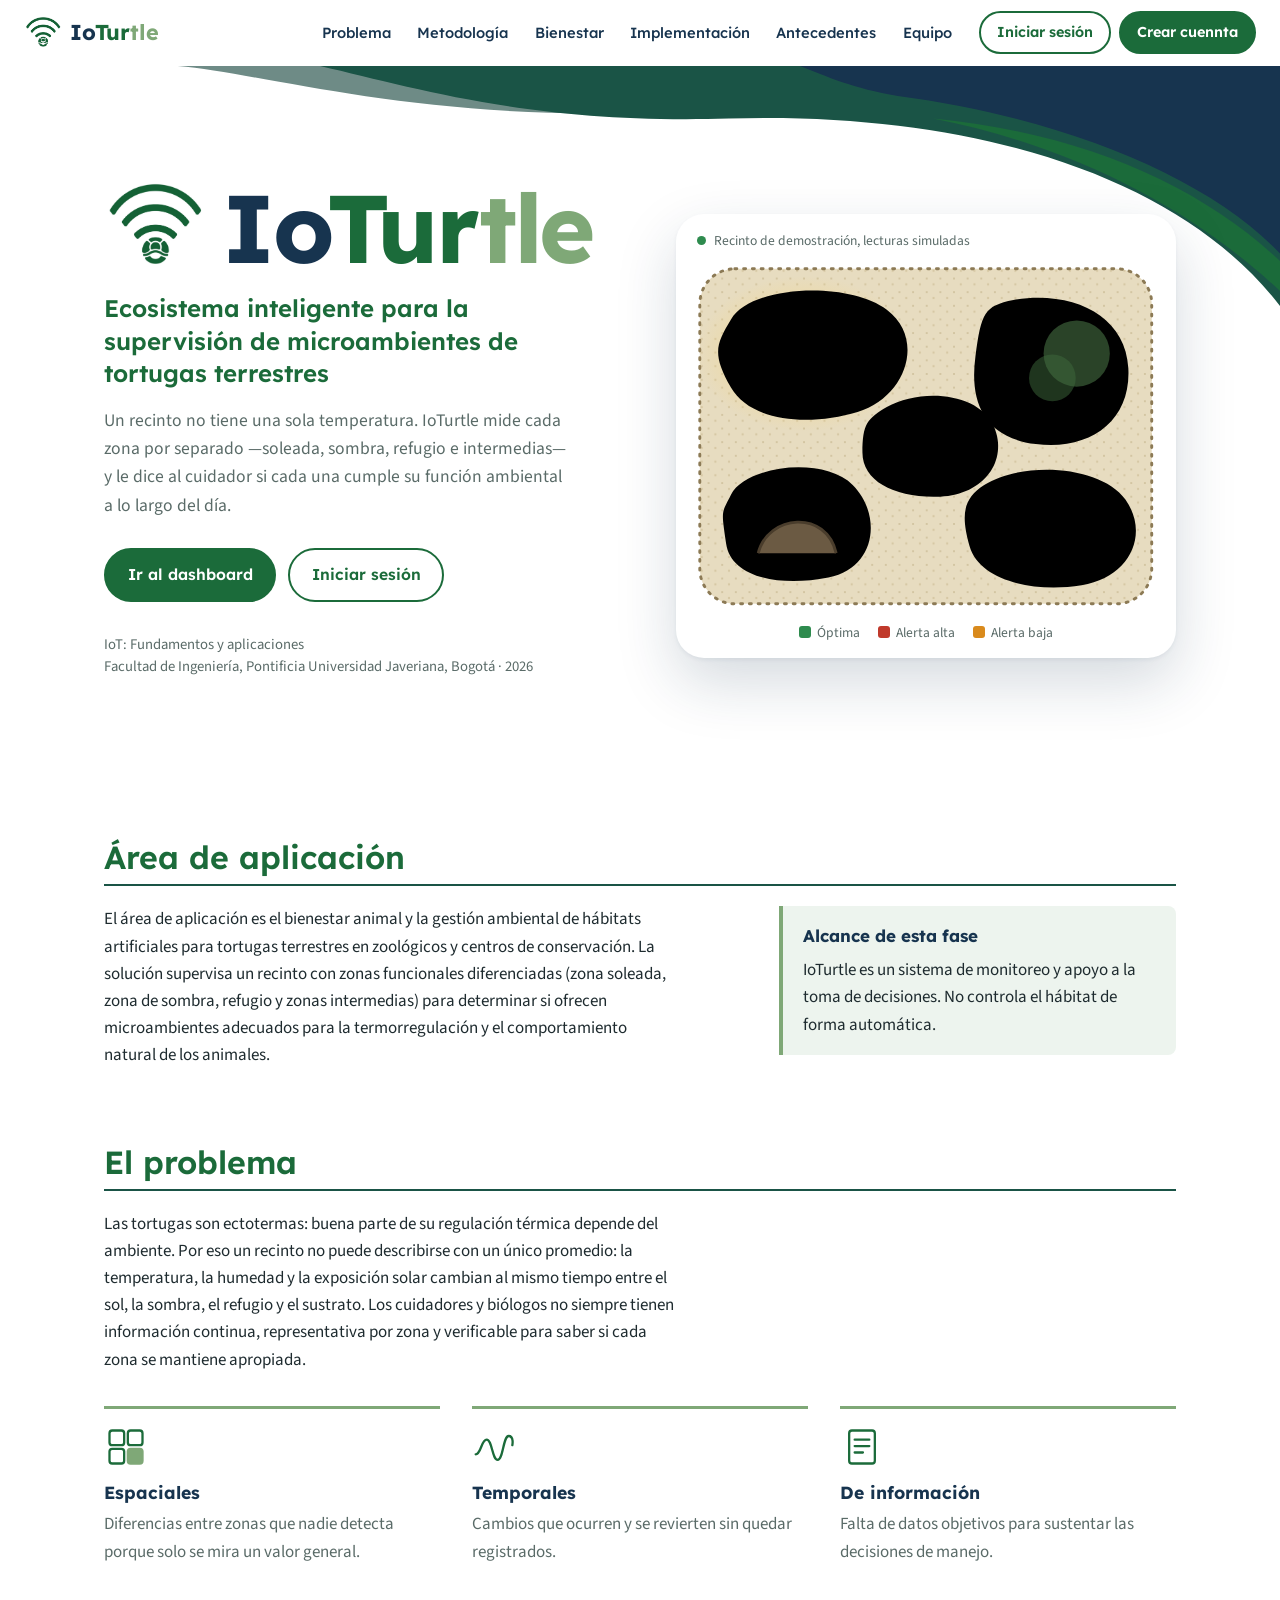
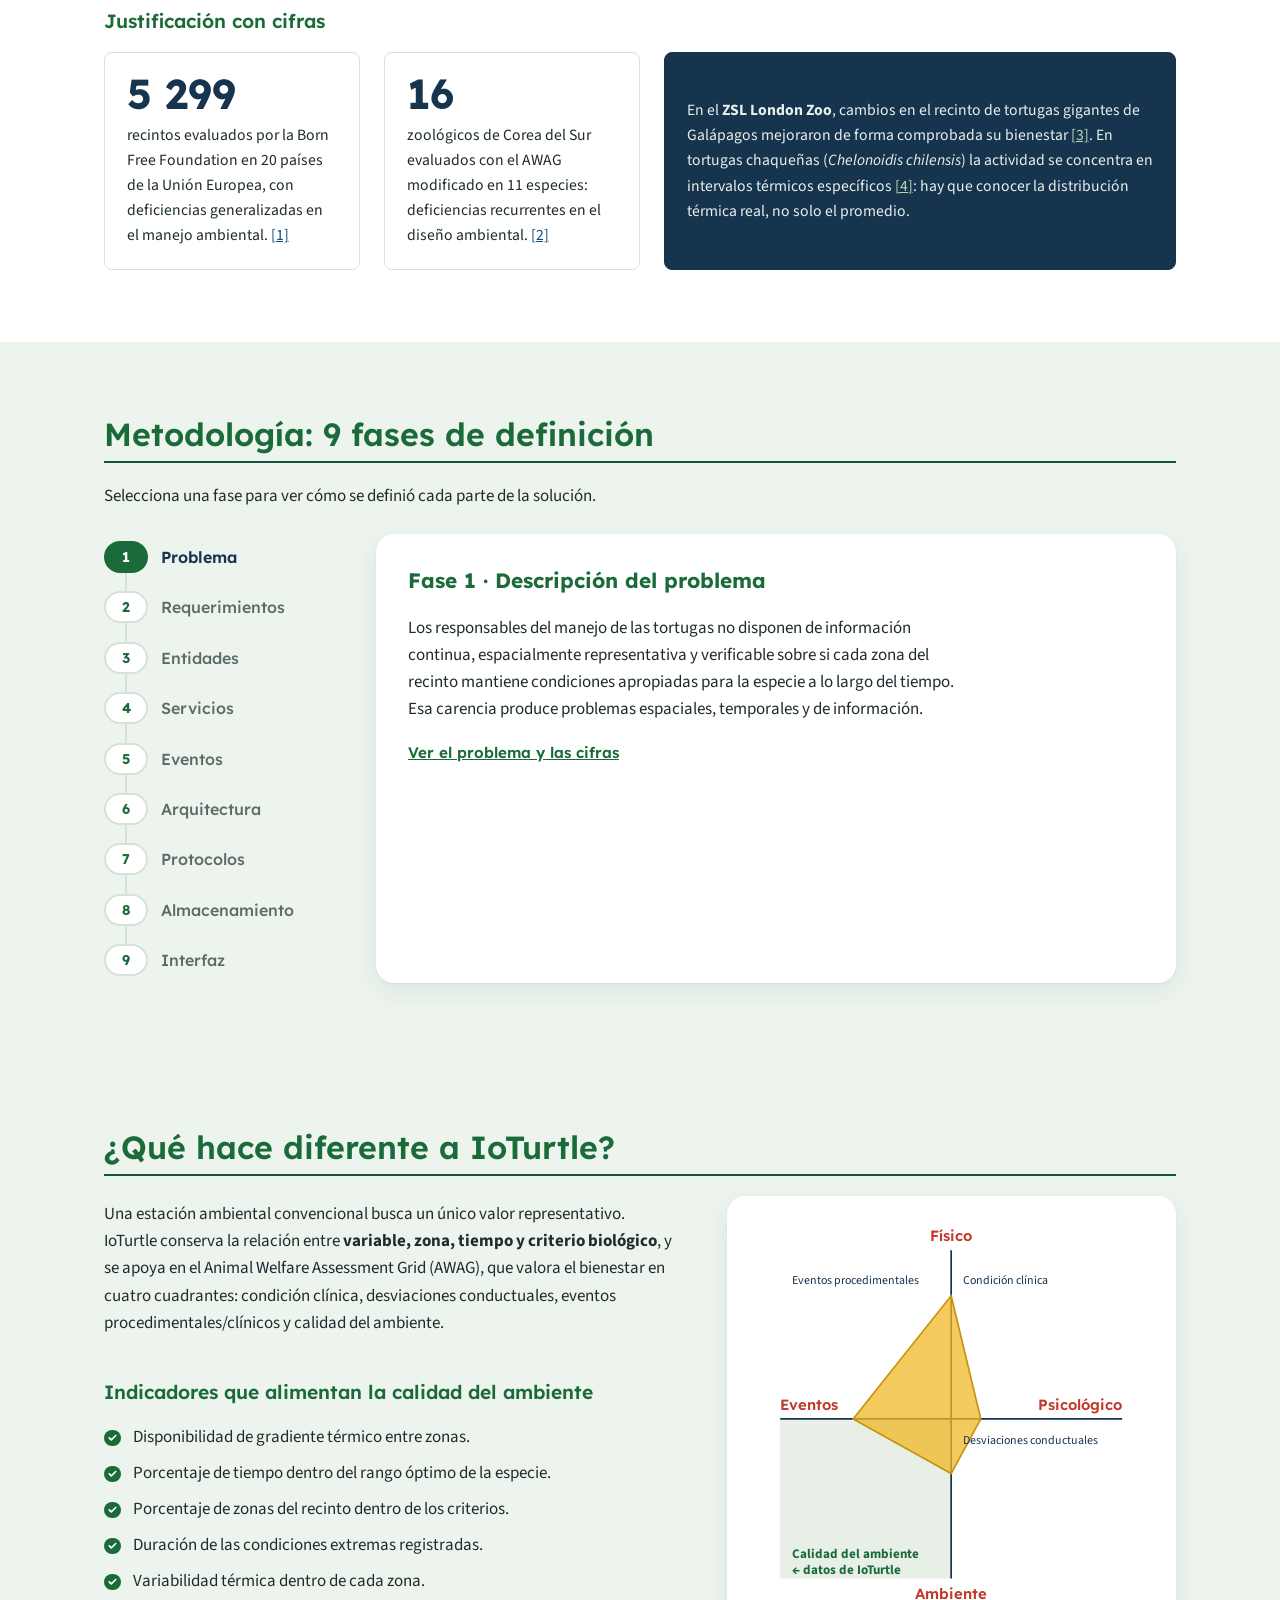
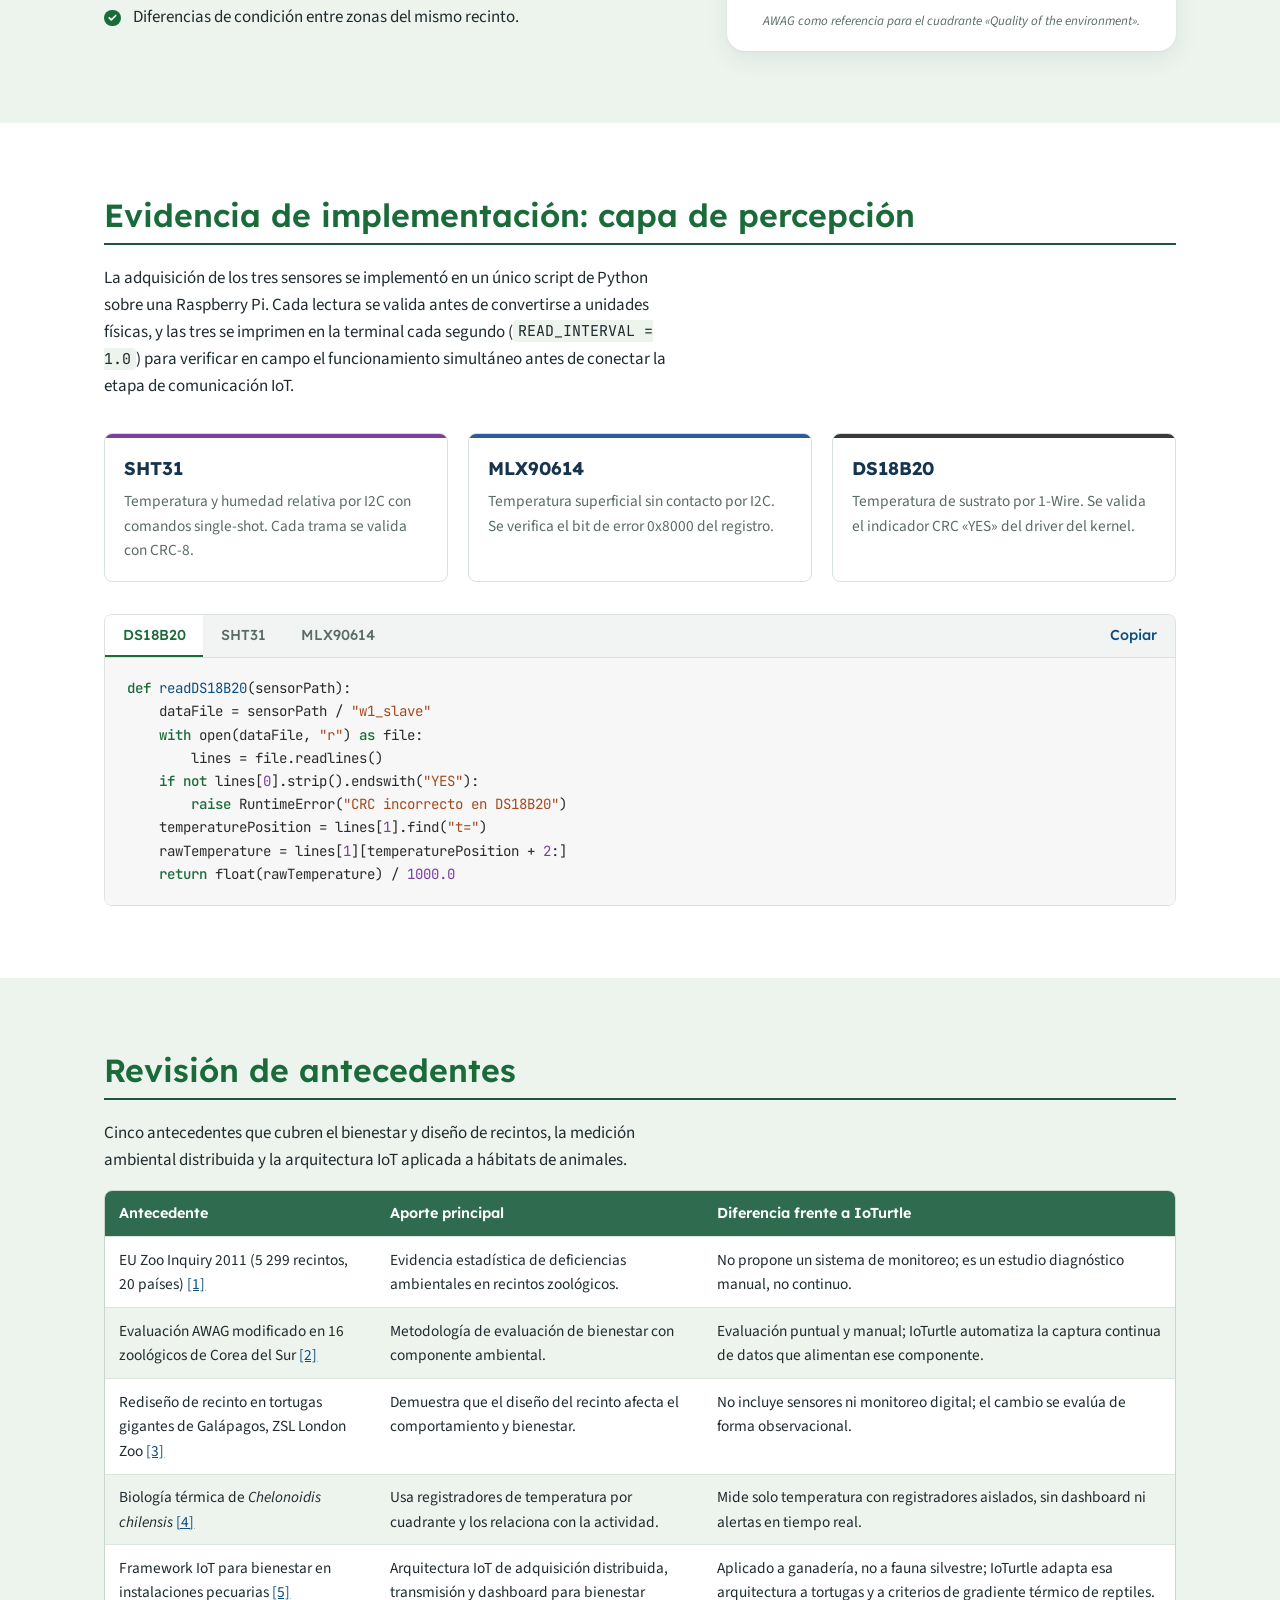
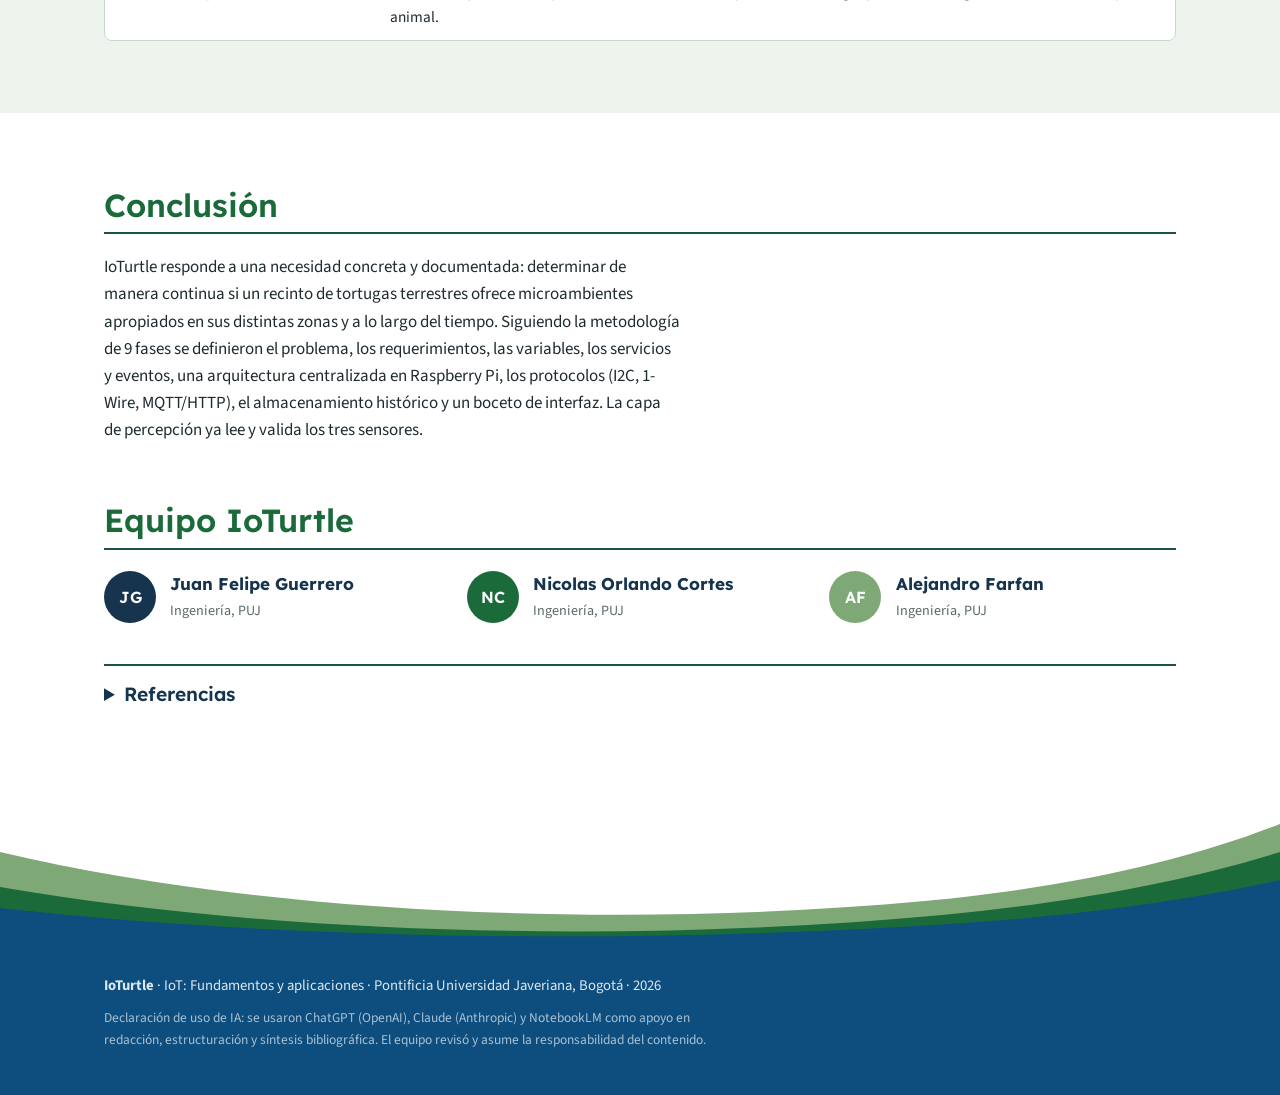
==== index.html @ 4fd9cacb "Pagina IoTurtle" ====
<!DOCTYPE html>
<html lang="es">
<head>
  <meta charset="UTF-8">
  <meta name="viewport" content="width=device-width, initial-scale=1, viewport-fit=cover">
  <title>IoTurtle</title>
  <meta name="description" content="IoTurtle: ecosistema IoT para supervisar por zonas las condiciones ambientales de recintos de tortugas terrestres. Pontificia Universidad Javeriana, 2026.">
  <link rel="preconnect" href="https://fonts.googleapis.com">
  <link rel="preconnect" href="https://fonts.gstatic.com" crossorigin>
  <link href="https://fonts.googleapis.com/css2?family=Lexend:wght@400;500;600;700&family=Source+Sans+3:ital,wght@0,400;0,600;0,700;1,400&family=JetBrains+Mono:wght@400;500&display=swap" rel="stylesheet">
  <link rel="stylesheet" href="Css/style.css">
  <link rel="icon" href="data:image/svg+xml,<svg xmlns='http://www.w3.org/2000/svg' viewBox='0 0 100 100'><text y='.9em' font-size='90'>🐢</text></svg>">
</head>
<body>

<a class="skip" href="#contenido">Saltar al contenido</a>

<!-- ============ ENCABEZADO ============ -->
<header class="topbar" id="topbar">
  <a class="brand" href="#inicio" aria-label="IoTurtle, inicio">
    <img class="brand-icon" src="IMG/Logo.jpeg" alt="">
    <span class="wordmark"><span class="wm-io">Io</span><span class="wm-tur">Tur</span><span class="wm-tle">tle</span></span>
  </a>

  <button class="menu-toggle" id="menuToggle" aria-expanded="false" aria-controls="mainNav">
    <span></span><span></span><span></span>
    <span class="sr-only">Abrir menú</span>
  </button>

  <nav class="main-nav" id="mainNav" aria-label="Secciones">
    <a href="#problema">Problema</a>
    <a href="#metodologia">Metodología</a>
    <a href="#awag">Bienestar</a>
    <a href="#implementacion">Implementación</a>
    <a href="#antecedentes">Antecedentes</a>
    <a href="#equipo">Equipo</a>
    <div class="nav-actions">
      <a class="btn-nav btn-nav-ghost" href="templates/login.html">Iniciar sesión</a>
      <a class="btn-nav btn-nav-primary" href="templates/login.html">Crear cuennta</a>
    </div>
  </nav>
</header>

<main id="contenido">

<!-- ============ HERO / PORTADA ============ -->
<section class="hero" id="inicio">
  <svg class="wave wave-top" viewBox="0 0 1440 320" preserveAspectRatio="none" aria-hidden="true">
    <path d="M0 0h1440v260C1300 120 1060 40 760 60 480 78 300 10 200 0z" fill="#6E8B86"/>
    <path d="M360 0h1080v320C1330 150 1100 60 820 70 600 78 470 30 360 0z" fill="#1A5446"/>
    <path d="M900 0h540v250C1360 150 1200 70 1010 40 960 30 930 14 900 0z" fill="#17344F"/>
    <path d="M1050 70c170 20 300 90 390 190v40C1350 200 1220 110 1050 70z" fill="#1B6B3A"/>
  </svg>

  <div class="hero-inner">
    <div class="hero-text">
      <div class="hero-brand">
        <img class="hero-photo" src="IMG/Logo.jpeg" alt="">
        <h1 class="hero-logo" aria-label="IoTurtle">
          <span class="wm-io">Io</span><span class="wm-tur">Tur</span><span class="wm-tle">tle</span>
        </h1>
      </div>
      <p class="hero-title">Ecosistema inteligente para la supervisión de microambientes de tortugas terrestres</p>
      <p class="hero-lead">
        Un recinto no tiene una sola temperatura. IoTurtle mide cada zona por separado —soleada, sombra,
        refugio e intermedias— y le dice al cuidador si cada una cumple su función ambiental a lo largo del día.
      </p>
      <div class="hero-actions">
        <a class="btn btn-primary" href="dashboard.html">Ir al dashboard</a>
        <a class="btn btn-ghost" href="login.html">Iniciar sesión</a>
      </div>
      <p class="hero-meta">
        IoT: Fundamentos y aplicaciones<br>
        Facultad de Ingeniería, Pontificia Universidad Javeriana, Bogotá · 2026
      </p>
    </div>

    <!-- Mapa del recinto (lo actualiza script.js) -->
    <figure class="enclosure-card">
      <figcaption>
        <span class="live-dot" aria-hidden="true"></span>
        Recinto de demostración, lecturas simuladas
      </figcaption>
      <svg class="enclosure" id="enclosureMap" viewBox="0 0 480 360" role="img"
           aria-label="Mapa del recinto con cinco zonas y sus lecturas actuales">
        <defs>
          <pattern id="sand" width="14" height="14" patternUnits="userSpaceOnUse">
            <circle cx="3" cy="4" r="1" fill="#CDBE98"/>
            <circle cx="10" cy="10" r="1.2" fill="#D6C8A4"/>
          </pattern>
          <radialGradient id="sunGlow" cx="50%" cy="50%" r="50%">
            <stop offset="0%" stop-color="#F6D57A" stop-opacity=".9"/>
            <stop offset="100%" stop-color="#F6D57A" stop-opacity="0"/>
          </radialGradient>
        </defs>
        <rect x="8" y="8" width="464" height="344" rx="36" fill="#E7DCC0"/>
        <rect x="8" y="8" width="464" height="344" rx="36" fill="url(#sand)"/>
        <rect x="8" y="8" width="464" height="344" rx="36" fill="none" stroke="#8C7A55" stroke-width="3" stroke-dasharray="2 7" stroke-linecap="round"/>

        <!-- Zona 1: soleada -->
        <ellipse cx="115" cy="95" rx="110" ry="80" fill="url(#sunGlow)"/>
        <path class="zone" data-zone="z1" d="M40 60c20-35 120-40 160-10s20 90-30 105-110 10-130-25-15-45 0-70z"/>
        <!-- Zona 2: sombra -->
        <path class="zone" data-zone="z2" d="M330 40c60-10 115 15 118 70s-40 85-95 78-68-45-62-90 9-52 39-58z"/>
        <circle cx="395" cy="95" r="34" fill="#4E7A4A" opacity=".55"/>
        <circle cx="370" cy="120" r="24" fill="#3F6A3D" opacity=".5"/>
        <!-- Zona 3: intermedia -->
        <path class="zone" data-zone="z3" d="M300 230c40-25 120-20 145 15s5 80-45 88-105-5-115-40 -5-50 15-63z"/>
        <!-- Zona 4: intermedia -->
        <path class="zone" data-zone="z4" d="M200 150c35-20 95-15 110 20s-10 70-55 72-80-15-80-45 5-35 25-47z"/>
        <!-- Zona 5: refugio -->
        <path class="zone" data-zone="z5" d="M40 240c15-30 95-40 125-10s25 85-25 95-100 0-105-35 -5-30 5-50z"/>
        <path d="M68 300c10-40 70-45 80 0" fill="#6B5A43" stroke="#4A3D2C" stroke-width="3"/>

        <g id="mapLabels"></g>
      </svg>
      <ul class="legend" aria-label="Leyenda de estado">
        <li><span class="sw sw-ok"></span>Óptima</li>
        <li><span class="sw sw-high"></span>Alerta alta</li>
        <li><span class="sw sw-low"></span>Alerta baja</li>
      </ul>
    </figure>
  </div>
</section>

<!-- ============ ÁREA Y PROBLEMA ============ -->
<section class="section" id="problema">
  <div class="container">
    <h2 class="section-title">Área de aplicación</h2>
    <div class="two-col">
      <p class="prose">
        El área de aplicación es el bienestar animal y la gestión ambiental de hábitats artificiales para tortugas
        terrestres en zoológicos y centros de conservación. La solución supervisa un recinto con zonas funcionales
        diferenciadas (zona soleada, zona de sombra, refugio y zonas intermedias) para determinar si ofrecen
        microambientes adecuados para la termorregulación y el comportamiento natural de los animales.
      </p>
      <aside class="callout">
        <strong>Alcance de esta fase</strong>
        <p>IoTurtle es un sistema de monitoreo y apoyo a la toma de decisiones. No controla el hábitat de forma automática.</p>
      </aside>
    </div>

    <h2 class="section-title">El problema</h2>
    <p class="prose">
      Las tortugas son ectotermas: buena parte de su regulación térmica depende del ambiente. Por eso un recinto
      no puede describirse con un único promedio: la temperatura, la humedad y la exposición solar cambian al mismo
      tiempo entre el sol, la sombra, el refugio y el sustrato. Los cuidadores y biólogos no siempre tienen
      información continua, representativa por zona y verificable para saber si cada zona se mantiene apropiada.
    </p>

    <div class="problem-types">
      <article>
        <svg viewBox="0 0 48 48" aria-hidden="true"><rect x="6" y="6" width="16" height="16" rx="3"/><rect x="26" y="6" width="16" height="16" rx="3"/><rect x="6" y="26" width="16" height="16" rx="3"/><rect x="26" y="26" width="16" height="16" rx="3" class="fill"/></svg>
        <h3>Espaciales</h3>
        <p>Diferencias entre zonas que nadie detecta porque solo se mira un valor general.</p>
      </article>
      <article>
        <svg viewBox="0 0 48 48" aria-hidden="true"><path d="M4 32c6 0 6-16 12-16s6 22 12 22 6-26 12-26 4 10 4 10"/></svg>
        <h3>Temporales</h3>
        <p>Cambios que ocurren y se revierten sin quedar registrados.</p>
      </article>
      <article>
        <svg viewBox="0 0 48 48" aria-hidden="true"><rect x="10" y="6" width="28" height="36" rx="3"/><path d="M16 16h16M16 23h16M16 30h9"/></svg>
        <h3>De información</h3>
        <p>Falta de datos objetivos para sustentar las decisiones de manejo.</p>
      </article>
    </div>

    <h3 class="sub-title">Justificación con cifras</h3>
    <div class="evidence">
      <article class="ev">
        <p class="ev-num">5 299</p>
        <p class="ev-txt">recintos evaluados por la Born Free Foundation en 20 países de la Unión Europea, con deficiencias generalizadas en el manejo ambiental. <a href="#ref1">[1]</a></p>
      </article>
      <article class="ev">
        <p class="ev-num">16</p>
        <p class="ev-txt">zoológicos de Corea del Sur evaluados con el AWAG modificado en 11 especies: deficiencias recurrentes en el diseño ambiental. <a href="#ref2">[2]</a></p>
      </article>
      <article class="ev ev-wide">
        <p class="ev-txt">En el <strong>ZSL London Zoo</strong>, cambios en el recinto de tortugas gigantes de Galápagos mejoraron de forma comprobada su bienestar <a href="#ref3">[3]</a>. En tortugas chaqueñas (<em>Chelonoidis chilensis</em>) la actividad se concentra en intervalos térmicos específicos <a href="#ref4">[4]</a>: hay que conocer la distribución térmica real, no solo el promedio.</p>
      </article>
    </div>
  </div>
</section>

<!-- ============ METODOLOGÍA: 9 FASES ============ -->
<section class="section section-mist" id="metodologia">
  <div class="container">
    <h2 class="section-title">Metodología: 9 fases de definición</h2>
    <p class="prose">Selecciona una fase para ver cómo se definió cada parte de la solución.</p>

    <div class="phases">
      <div class="phase-tabs" role="tablist" aria-label="Fases de la metodología">
        <button role="tab" aria-selected="true"  aria-controls="f1" id="t1"><b>1</b>Problema</button>
        <button role="tab" aria-selected="false" aria-controls="f2" id="t2" tabindex="-1"><b>2</b>Requerimientos</button>
        <button role="tab" aria-selected="false" aria-controls="f3" id="t3" tabindex="-1"><b>3</b>Entidades</button>
        <button role="tab" aria-selected="false" aria-controls="f4" id="t4" tabindex="-1"><b>4</b>Servicios</button>
        <button role="tab" aria-selected="false" aria-controls="f5" id="t5" tabindex="-1"><b>5</b>Eventos</button>
        <button role="tab" aria-selected="false" aria-controls="f6" id="t6" tabindex="-1"><b>6</b>Arquitectura</button>
        <button role="tab" aria-selected="false" aria-controls="f7" id="t7" tabindex="-1"><b>7</b>Protocolos</button>
        <button role="tab" aria-selected="false" aria-controls="f8" id="t8" tabindex="-1"><b>8</b>Almacenamiento</button>
        <button role="tab" aria-selected="false" aria-controls="f9" id="t9" tabindex="-1"><b>9</b>Interfaz</button>
      </div>

      <div class="phase-panels">
        <!-- Fase 1 -->
        <div class="phase-panel" role="tabpanel" id="f1" aria-labelledby="t1">
          <h3>Fase 1 · Descripción del problema</h3>
          <p>Los responsables del manejo de las tortugas no disponen de información continua, espacialmente representativa y verificable sobre si cada zona del recinto mantiene condiciones apropiadas para la especie a lo largo del tiempo. Esa carencia produce problemas espaciales, temporales y de información.</p>
          <a class="text-link" href="#problema">Ver el problema y las cifras</a>
        </div>

        <!-- Fase 2 -->
        <div class="phase-panel" role="tabpanel" id="f2" aria-labelledby="t2" hidden>
          <h3>Fase 2 · Requerimientos</h3>
          <p>El usuario principal es el <strong>Wildlife Caretaker</strong> (cuidador de fauna). Lo que pide al sistema:</p>
          <ul class="check-list">
            <li>Conocer la distribución espacial de las condiciones ambientales dentro del recinto.</li>
            <li>Conocer la evolución temporal de esas condiciones.</li>
            <li>Obtener información objetiva y verificable, no solo apreciación visual.</li>
            <li>Identificar las condiciones relevantes para la especie (rangos térmicos y de humedad).</li>
          </ul>
          <p>De ahí salen las características del sistema: monitoreo distribuido por zonas, registro histórico y comparación frente a criterios definidos por un especialista.</p>
        </div>

        <!-- Fase 3 -->
        <div class="phase-panel" role="tabpanel" id="f3" aria-labelledby="t3" hidden>
          <h3>Fase 3 · Entidades</h3>
          <p>Variables que el sistema mide en cada zona, con nombre único, tipo y rango.</p>
          <div class="table-wrap">
            <table>
              <thead><tr><th>Variable</th><th>Tipo</th><th>Rango / unidad</th></tr></thead>
              <tbody>
                <tr><td>Temperatura ambiental</td><td>Numérica</td><td>-40 a 125 °C (rango de sensor; operación esperada 0–50 °C)</td></tr>
                <tr><td>Humedad relativa</td><td>Numérica</td><td>0 a 100 %HR</td></tr>
                <tr><td>Temperatura de sustrato / contacto</td><td>Numérica</td><td>-55 a 125 °C</td></tr>
                <tr><td>Temperatura superficial sin contacto</td><td>Numérica</td><td>-70 a 380 °C (objeto), resolución 0.02 °C</td></tr>
                <tr><td>Zona del recinto</td><td>Texto</td><td>Soleada, Sombra, Refugio, Intermedia</td></tr>
                <tr><td>Estado de la zona</td><td>Booleana / texto</td><td>Óptima, Alerta / Alta, Alerta / Baja</td></tr>
              </tbody>
            </table>
          </div>
        </div>

        <!-- Fase 4 -->
        <div class="phase-panel" role="tabpanel" id="f4" aria-labelledby="t4" hidden>
          <h3>Fase 4 · Servicios</h3>
          <ul class="service-grid">
            <li>Monitorear las condiciones ambientales del recinto de forma distribuida por zonas.</li>
            <li>Comparar las condiciones entre las diferentes zonas funcionales.</li>
            <li>Detectar condiciones fuera de los criterios definidos por el especialista.</li>
            <li>Conservar un historial ambiental del recinto (series de tiempo).</li>
            <li>Apoyar la toma de decisiones de cuidadores, biólogos y veterinarios.</li>
            <li>Verificar si el refugio, la sombra y la zona soleada cumplen su función ambiental.</li>
          </ul>
        </div>

        <!-- Fase 5 -->
        <div class="phase-panel" role="tabpanel" id="f5" aria-labelledby="t5" hidden>
          <h3>Fase 5 · Eventos</h3>
          <p>Los eventos se ejecutan cuando una variable sale de su rango. En esta fase son alertas; la activación automática de actuadores no está en el alcance base.</p>
          <div class="alert-sample">
            <div class="alert-item high"><span class="alert-ico" aria-hidden="true">!</span><div><strong>Temperatura alta en Zona 1 · Soleada</strong><small>31.2 °C supera el límite superior (30.0 °C)</small></div></div>
            <div class="alert-item low"><span class="alert-ico" aria-hidden="true">!</span><div><strong>Humedad baja en Zona 1 · Soleada</strong><small>58 % está por debajo del límite inferior (60 %)</small></div></div>
          </div>
          <a class="text-link" href="dashboard.html">Ver las alertas en el dashboard</a>
        </div>

        <!-- Fase 6 -->
        <div class="phase-panel" role="tabpanel" id="f6" aria-labelledby="t6" hidden>
          <h3>Fase 6 · Arquitectura</h3>
          <p>Arquitectura de red centralizada: los sensores de cada zona envían sus lecturas a un nodo de adquisición (Raspberry Pi) que concentra, procesa localmente y transmite a una plataforma en la nube.</p>
          <ol class="flow" aria-label="Flujo de datos">
            <li><span>Recinto</span><small>Soleada, sombra, refugio, intermedias</small></li>
            <li><span>Capa de percepción</span><small>SHT31, MLX90614, DS18B20</small></li>
            <li><span>Nodo IoT</span><small>Raspberry Pi: adquisición y procesamiento</small></li>
            <li><span>Comunicación</span><small>Wi-Fi · MQTT / HTTP</small></li>
            <li><span>Plataforma</span><small>Base de datos histórica y evaluación</small></li>
            <li><span>Interfaz</span><small>Dashboard, alertas, histórico</small></li>
            <li><span>Usuarios</span><small>Cuidador, biólogo, veterinario</small></li>
          </ol>
        </div>

        <!-- Fase 7 -->
        <div class="phase-panel" role="tabpanel" id="f7" aria-labelledby="t7" hidden>
          <h3>Fase 7 · Protocolos</h3>
          <p>Dos niveles: interconexión física de los sensores y comunicación IoT hacia la nube (HTTP y MQTT sobre TCP/IP, con Wi-Fi).</p>
          <div class="proto-grid">
            <div class="table-wrap">
              <table>
                <thead><tr><th>Sensor</th><th>Variable</th><th>Interfaz</th></tr></thead>
                <tbody>
                  <tr><td>SHT31 / SHT3x</td><td>Temperatura y humedad relativa</td><td>I2C</td></tr>
                  <tr><td>MLX90614</td><td>Temperatura superficial sin contacto</td><td>I2C</td></tr>
                  <tr><td>DS18B20</td><td>Temperatura de sustrato / contacto</td><td>1-Wire</td></tr>
                  <tr><td>Microsoft LifeCam Studio</td><td>Registro visual complementario</td><td>USB</td></tr>
                </tbody>
              </table>
            </div>
            <figure class="wiring">
              <svg viewBox="0 0 420 250" role="img" aria-label="Conexión de sensores a la Raspberry Pi: bus I2C a 100 kHz con resistencias pull-up de 4.7 kΩ para SHT3x y MLX90614, y DS18B20 en GPIO4 con pull-up de 4.7 kΩ">
                <rect x="14" y="70" width="84" height="70" rx="6" class="w-box"/>
                <text x="56" y="110" class="w-lbl">RPi 4</text>
                <line x1="98" y1="88" x2="400" y2="88" class="w-bus"/>
                <line x1="98" y1="104" x2="400" y2="104" class="w-bus sda"/>
                <text x="104" y="82" class="w-sm">SCL · 100 kHz I2C</text>
                <text x="104" y="118" class="w-sm">SDA</text>
                <path d="M170 30v58M195 30v74" class="w-wire"/>
                <text x="152" y="24" class="w-sm">4.7 kΩ a 3.3 V</text>
                <rect x="210" y="150" width="90" height="46" rx="5" class="w-box"/>
                <text x="255" y="178" class="w-lbl sm">MLX90614</text>
                <path d="M240 88v62M270 104v46" class="w-wire"/>
                <rect x="320" y="150" width="80" height="46" rx="5" class="w-box"/>
                <text x="360" y="178" class="w-lbl sm">SHT3x</text>
                <path d="M345 88v62M375 104v46" class="w-wire"/>
                <path d="M56 140v50h40" class="w-wire onew"/>
                <text x="18" y="168" class="w-sm">GPIO4</text>
                <rect x="96" y="176" width="90" height="40" rx="5" class="w-box"/>
                <text x="141" y="201" class="w-lbl sm">DS18B20</text>
                <text x="100" y="232" class="w-sm">1-Wire · pull-up 4.7 kΩ</text>
              </svg>
              <figcaption>Conexión de sensores a la Raspberry Pi (esquema simplificado de la Figura 1).</figcaption>
            </figure>
          </div>
        </div>

        <!-- Fase 8 -->
        <div class="phase-panel" role="tabpanel" id="f8" aria-labelledby="t8" hidden>
          <h3>Fase 8 · Almacenamiento</h3>
          <p>Las lecturas se guardan en la nube en una base de datos histórica, preferiblemente como serie de tiempo, para consultar el estado actual, las últimas 24 horas y las tendencias por zona.</p>
          <div class="db-options">
            <div><strong>Relacional (SQL)</strong><p>MariaDB</p></div>
            <div><strong>No relacional (NoSQL)</strong><p>Firebase</p></div>
          </div>
          <p class="note">La elección depende de la escala y la frecuencia de escritura del sistema final.</p>
        </div>

        <!-- Fase 9 -->
        <div class="phase-panel" role="tabpanel" id="f9" aria-labelledby="t9" hidden>
          <h3>Fase 9 · Interfaz (HMI)</h3>
          <p>Un dashboard web tipo panel de control: el cuidador no interactúa con los sensores sino con una representación del estado del recinto.</p>
          <p class="chips">
            <span>Vista general</span><span>Mapa del recinto</span><span>Monitoreo en tiempo real</span><span>Histórico</span><span>Análisis</span><span>Alertas</span><span>Reportes</span><span>Dispositivos</span><span>Configuración</span>
          </p>
          <a class="text-link" href="dashboard.html">Ir al dashboard</a>
        </div>
      </div>
    </div>
  </div>
</section>

<!-- ============ AWAG ============ -->
<section class="section section-mist" id="awag">
  <div class="container">
    <h2 class="section-title">¿Qué hace diferente a IoTurtle?</h2>
    <div class="two-col awag-grid">
      <div>
        <p class="prose">
          Una estación ambiental convencional busca un único valor representativo. IoTurtle conserva la relación entre
          <strong>variable, zona, tiempo y criterio biológico</strong>, y se apoya en el Animal Welfare Assessment Grid
          (AWAG), que valora el bienestar en cuatro cuadrantes: condición clínica, desviaciones conductuales, eventos
          procedimentales/clínicos y calidad del ambiente.
        </p>
        <h3 class="sub-title">Indicadores que alimentan la calidad del ambiente</h3>
        <ul class="check-list">
          <li>Disponibilidad de gradiente térmico entre zonas.</li>
          <li>Porcentaje de tiempo dentro del rango óptimo de la especie.</li>
          <li>Porcentaje de zonas del recinto dentro de los criterios.</li>
          <li>Duración de las condiciones extremas registradas.</li>
          <li>Variabilidad térmica dentro de cada zona.</li>
          <li>Diferencias de condición entre zonas del mismo recinto.</li>
        </ul>
      </div>
      <figure class="awag-fig">
        <svg viewBox="0 0 360 340" role="img" aria-label="Diagrama AWAG con cuatro ejes: físico, psicológico, ambiente y eventos procedimentales. IoTurtle alimenta el cuadrante de calidad del ambiente.">
          <rect x="30" y="178" width="150" height="140" class="awag-q"/>
          <line x1="180" y1="30" x2="180" y2="318" class="awag-axis"/>
          <line x1="30" y1="178" x2="330" y2="178" class="awag-axis"/>
          <polygon points="180,70 206,178 180,226 94,178" class="awag-poly"/>
          <text x="180" y="22" class="awag-t">Físico</text>
          <text x="330" y="170" class="awag-t end">Psicológico</text>
          <text x="180" y="336" class="awag-t">Ambiente</text>
          <text x="30" y="170" class="awag-t start">Eventos</text>
          <text x="190" y="60" class="awag-s start">Condición clínica</text>
          <text x="190" y="200" class="awag-s start">Desviaciones conductuales</text>
          <text x="40" y="60" class="awag-s start">Eventos procedimentales</text>
          <text x="40" y="300" class="awag-s start strong">Calidad del ambiente</text>
          <text x="40" y="314" class="awag-s start strong">← datos de IoTurtle</text>
        </svg>
        <figcaption>AWAG como referencia para el cuadrante «Quality of the environment».</figcaption>
      </figure>
    </div>
  </div>
</section>

<!-- ============ IMPLEMENTACIÓN ============ -->
<section class="section" id="implementacion">
  <div class="container">
    <h2 class="section-title">Evidencia de implementación: capa de percepción</h2>
    <p class="prose">
      La adquisición de los tres sensores se implementó en un único script de Python sobre una Raspberry Pi.
      Cada lectura se valida antes de convertirse a unidades físicas, y las tres se imprimen en la terminal cada
      segundo (<code>READ_INTERVAL = 1.0</code>) para verificar en campo el funcionamiento simultáneo antes de
      conectar la etapa de comunicación IoT.
    </p>

    <div class="sensors">
      <article class="sensor">
        <h3>SHT31</h3>
        <p>Temperatura y humedad relativa por I2C con comandos single-shot. Cada trama se valida con CRC-8.</p>
      </article>
      <article class="sensor">
        <h3>MLX90614</h3>
        <p>Temperatura superficial sin contacto por I2C. Se verifica el bit de error 0x8000 del registro.</p>
      </article>
      <article class="sensor">
        <h3>DS18B20</h3>
        <p>Temperatura de sustrato por 1-Wire. Se valida el indicador CRC «YES» del driver del kernel.</p>
      </article>
    </div>

    <div class="code-tabs">
      <div class="code-tablist" role="tablist" aria-label="Fragmentos de código">
        <button role="tab" aria-selected="true" aria-controls="c1" id="ct1">DS18B20</button>
        <button role="tab" aria-selected="false" aria-controls="c2" id="ct2" tabindex="-1">SHT31</button>
        <button role="tab" aria-selected="false" aria-controls="c3" id="ct3" tabindex="-1">MLX90614</button>
        <button class="copy-btn" id="copyBtn" type="button">Copiar</button>
      </div>
<pre role="tabpanel" id="c1" aria-labelledby="ct1"><code><span class="k">def</span> <span class="f">readDS18B20</span>(sensorPath):
    dataFile = sensorPath / <span class="s">"w1_slave"</span>
    <span class="k">with</span> open(dataFile, <span class="s">"r"</span>) <span class="k">as</span> file:
        lines = file.readlines()
    <span class="k">if not</span> lines[<span class="n">0</span>].strip().endswith(<span class="s">"YES"</span>):
        <span class="k">raise</span> RuntimeError(<span class="s">"CRC incorrecto en DS18B20"</span>)
    temperaturePosition = lines[<span class="n">1</span>].find(<span class="s">"t="</span>)
    rawTemperature = lines[<span class="n">1</span>][temperaturePosition + <span class="n">2</span>:]
    <span class="k">return</span> float(rawTemperature) / <span class="n">1000.0</span></code></pre>
<pre role="tabpanel" id="c2" aria-labelledby="ct2" hidden><code><span class="k">if</span> calculateSHT3xCrc(data[<span class="n">0</span>:<span class="n">2</span>]) != data[<span class="n">2</span>]:
    <span class="k">raise</span> RuntimeError(<span class="s">"CRC incorrecto en temperatura SHT3x"</span>)
rawTemperature = (data[<span class="n">0</span>] &lt;&lt; <span class="n">8</span>) | data[<span class="n">1</span>]
temperature = <span class="n">-45</span> + (<span class="n">175</span> * rawTemperature / <span class="n">65535</span>)
humidity = <span class="n">100</span> * rawHumidity / <span class="n">65535</span></code></pre>
<pre role="tabpanel" id="c3" aria-labelledby="ct3" hidden><code><span class="c"># Lectura por I2C con bus.read_word_data() y verificación del bit de error</span>
raw = bus.read_word_data(MLX_ADDRESS, OBJECT_TEMP_REGISTER)
<span class="k">if</span> raw &amp; <span class="n">0x8000</span>:
    <span class="k">raise</span> RuntimeError(<span class="s">"Bit de error activo en MLX90614"</span>)
temperature = raw * <span class="n">0.02</span> - <span class="n">273.15</span></code></pre>
    </div>
  </div>
</section>

<!-- ============ ANTECEDENTES ============ -->
<section class="section section-mist" id="antecedentes">
  <div class="container">
    <h2 class="section-title">Revisión de antecedentes</h2>
    <p class="prose">Cinco antecedentes que cubren el bienestar y diseño de recintos, la medición ambiental distribuida y la arquitectura IoT aplicada a hábitats de animales.</p>
    <div class="table-wrap">
      <table>
        <thead><tr><th>Antecedente</th><th>Aporte principal</th><th>Diferencia frente a IoTurtle</th></tr></thead>
        <tbody>
          <tr><td>EU Zoo Inquiry 2011 (5 299 recintos, 20 países) <a href="#ref1">[1]</a></td><td>Evidencia estadística de deficiencias ambientales en recintos zoológicos.</td><td>No propone un sistema de monitoreo; es un estudio diagnóstico manual, no continuo.</td></tr>
          <tr><td>Evaluación AWAG modificado en 16 zoológicos de Corea del Sur <a href="#ref2">[2]</a></td><td>Metodología de evaluación de bienestar con componente ambiental.</td><td>Evaluación puntual y manual; IoTurtle automatiza la captura continua de datos que alimentan ese componente.</td></tr>
          <tr><td>Rediseño de recinto en tortugas gigantes de Galápagos, ZSL London Zoo <a href="#ref3">[3]</a></td><td>Demuestra que el diseño del recinto afecta el comportamiento y bienestar.</td><td>No incluye sensores ni monitoreo digital; el cambio se evalúa de forma observacional.</td></tr>
          <tr><td>Biología térmica de <em>Chelonoidis chilensis</em> <a href="#ref4">[4]</a></td><td>Usa registradores de temperatura por cuadrante y los relaciona con la actividad.</td><td>Mide solo temperatura con registradores aislados, sin dashboard ni alertas en tiempo real.</td></tr>
          <tr><td>Framework IoT para bienestar en instalaciones pecuarias <a href="#ref5">[5]</a></td><td>Arquitectura IoT de adquisición distribuida, transmisión y dashboard para bienestar animal.</td><td>Aplicado a ganadería, no a fauna silvestre; IoTurtle adapta esa arquitectura a tortugas y a criterios de gradiente térmico de reptiles.</td></tr>
        </tbody>
      </table>
    </div>
  </div>
</section>

<!-- ============ CONCLUSIÓN Y EQUIPO ============ -->
<section class="section" id="equipo">
  <div class="container">
    <h2 class="section-title">Conclusión</h2>
    <p class="prose">
      IoTurtle responde a una necesidad concreta y documentada: determinar de manera continua si un recinto de
      tortugas terrestres ofrece microambientes apropiados en sus distintas zonas y a lo largo del tiempo. Siguiendo
      la metodología de 9 fases se definieron el problema, los requerimientos, las variables, los servicios y eventos,
      una arquitectura centralizada en Raspberry Pi, los protocolos (I2C, 1-Wire, MQTT/HTTP), el almacenamiento
      histórico y un boceto de interfaz. La capa de percepción ya lee y valida los tres sensores.
    </p>

    <h2 class="section-title">Equipo IoTurtle</h2>
    <ul class="team">
      <li><span class="avatar" aria-hidden="true">JG</span><div><strong>Juan Felipe Guerrero</strong><small>Ingeniería, PUJ</small></div></li>
      <li><span class="avatar" aria-hidden="true">NC</span><div><strong>Nicolas Orlando Cortes</strong><small>Ingeniería, PUJ</small></div></li>
      <li><span class="avatar" aria-hidden="true">AF</span><div><strong>Alejandro Farfan</strong><small>Ingeniería, PUJ</small></div></li>
    </ul>

    <details class="refs">
      <summary>Referencias</summary>
      <ol>
        <li id="ref1">Born Free Foundation, "The EU Zoo Inquiry 2011: An Evaluation of the Implementation and Enforcement of EC Directive 1999/22, Relating to the Keeping of Animals in Zoos—Report Findings and Recommendations," ENDCAP, mar. 2012.</li>
        <li id="ref2">S.-A. Ma, H.-J. Kang, K. Lee, S.-A. Kim, and J. S. Han, "Animal Welfare Assessment in 16 Zoos in South Korea Using the Modified Animal Welfare Assessment Grid," <em>Frontiers in Veterinary Science</em>, vol. 9, art. 860741, abr. 2022, doi: 10.3389/fvets.2022.860741.</li>
        <li id="ref3">L. Fieschi-Méric, C. Ellis, F. Servini, B. Tapley, and C. J. Michaels, "An Improvement in Enclosure Design Can Positively Impact Welfare, Reduce Aggressiveness and Stabilise Hierarchy in Captive Galapagos Giant Tortoises," <em>Journal of Zoological and Botanical Gardens</em>, vol. 3, no. 4, pp. 499–512, 2022, doi: 10.3390/jzbg3040037.</li>
        <li id="ref4">C. Buteler, M. C. Labaque, and G. C. Leynaud, "Thermal Biology of Zoo-Housed Chelonoidis chilensis: Determining the Activity Pattern and Estimating Selected and Critical Maximum Temperature," <em>Herpetological Conservation and Biology</em>, vol. 17, no. 1, pp. 111–121, abr. 2022.</li>
        <li id="ref5">G. Provolo, C. Brandolese, M. Grotto, A. Marinucci, N. Fossati, O. Ferrari, E. Beretta, and E. Riva, "An Internet of Things Framework for Monitoring Environmental Conditions in Livestock Housing to Improve Animal Welfare and Assess Environmental Impact," <em>Animals</em>, vol. 15, no. 5, art. 644, 2025, doi: 10.3390/ani15050644.</li>
        <li id="ref6">Sensirion AG, "SHT31-DIS-B — Digital Humidity and Temperature Sensor," hoja de datos SHT3x-DIS.</li>
        <li id="ref7">Analog Devices, "DS18B20 Programmable Resolution 1-Wire Digital Thermometer," hoja de datos.</li>
        <li id="ref8">Melexis, "MLX90614 Single and Dual Zone IR Sensor in TO39," hoja de datos, rev. 021.</li>
      </ol>
    </details>
  </div>
</section>

</main>

<!-- ============ PIE ============ -->
<footer class="footer">
  <svg class="wave wave-bottom" viewBox="0 0 1440 200" preserveAspectRatio="none" aria-hidden="true">
    <path d="M0 40c300 90 700 110 1040 70 170-20 300-60 400-110v200H0z" fill="#7FA877"/>
    <path d="M0 90c320 70 720 80 1060 40 150-18 280-50 380-90v160H0z" fill="#1B6B3A"/>
    <path d="M0 120c360 50 760 50 1100 20 130-12 250-34 340-60v120H0z" fill="#0E4E7E"/>
  </svg>
  <div class="footer-inner">
    <p><strong>IoTurtle</strong> · IoT: Fundamentos y aplicaciones · Pontificia Universidad Javeriana, Bogotá · 2026</p>
    <p class="ai-note">Declaración de uso de IA: se usaron ChatGPT (OpenAI), Claude (Anthropic) y NotebookLM como apoyo en redacción, estructuración y síntesis bibliográfica. El equipo revisó y asume la responsabilidad del contenido.</p>
  </div>
</footer>

<script src="Js/script.js"></script>
</body>
</html>
---- Css/style.css ----
/* =========================================================
   IoTurtle · Hoja de estilos
   Paleta tomada del documento de concepción (portada y títulos)
   ========================================================= */
   :root {
    --forest: #1B6B3A;      /* títulos verdes del documento   */
    --pine:   #1A5446;      /* onda verde oscura de portada   */
    --navy:   #17344F;      /* "Io" del logo                  */
    --sea:    #0E4E7E;      /* banda azul inferior            */
    --sage:   #7FA877;      /* "tle" del logo                 */
    --slate:  #6E8B86;      /* onda gris-verde de portada     */
    --mist:   #EDF4EE;      /* filas alternas de las tablas   */
    --ink:    #1E2B2F;
    --muted:  #5A6B68;
    --paper:  #FFFFFF;
    --line:   #D5E2D8;
    --sand:   #E7DCC0;
  
    --ok:   #2E8B4E;
    --high: #C0392B;
    --low:  #D98A1C;
  
    --font-head: "Lexend", "Segoe UI", system-ui, sans-serif;
    --font-body: "Source Sans 3", "Segoe UI", system-ui, sans-serif;
    --font-code: "JetBrains Mono", Consolas, monospace;
  
    --radius-lg: 18px;
    --radius-sm: 8px;
    --shadow: 0 1px 2px rgba(23, 52, 79, .06), 0 8px 24px rgba(23, 52, 79, .08);
    --maxw: 1120px;
  }
  
  *, *::before, *::after { box-sizing: border-box; }
  
  html { scroll-behavior: smooth; scroll-padding-top: 76px; }
  
  body {
    margin: 0;
    font-family: var(--font-body);
    font-size: 1.0625rem;
    line-height: 1.6;
    color: var(--ink);
    background: var(--paper);
    padding-bottom: env(safe-area-inset-bottom, 0px);
  }
  
  img, svg, canvas { max-width: 100%; display: block; }
  a { color: var(--sea); }
  a:hover { color: var(--forest); }
  code { font-family: var(--font-code); font-size: .88em; background: var(--mist); padding: .1em .35em; border-radius: 4px; }
  
  :focus-visible { outline: 3px solid var(--sage); outline-offset: 3px; border-radius: 4px; }
  
  .sr-only { position: absolute; width: 1px; height: 1px; overflow: hidden; clip: rect(0 0 0 0); white-space: nowrap; }
  .skip { position: absolute; left: -999px; top: 8px; background: var(--forest); color: #fff; padding: .5rem 1rem; z-index: 100; border-radius: 6px; }
  .skip:focus { left: 8px; }
  
  .container { max-width: var(--maxw); margin: 0 auto; padding: 0 1.5rem; }
  
  /* ---------- Logo / wordmark ---------- */
  .wm-io  { color: var(--navy); }
  .wm-tur { color: var(--forest); }
  .wm-tle { color: var(--sage); }
  
  /* ---------- Barra superior ---------- */
  .topbar {
    position: sticky; top: 0; z-index: 50;
    display: flex; align-items: center; justify-content: space-between; gap: 1rem;
    padding: .7rem 1.5rem;
    padding-top: calc(.7rem + env(safe-area-inset-top, 0px));
    background: rgba(255, 255, 255, .92);
    backdrop-filter: blur(10px);
    border-bottom: 1px solid transparent;
    transition: border-color .2s;
  }
  .topbar.scrolled { border-bottom-color: var(--line); }
  
  .brand { display: flex; align-items: center; gap: .5rem; text-decoration: none; }
  .brand-icon { width: 38px; height: 38px; object-fit: contain; mix-blend-mode: multiply; }
  .brand-icon .arc { fill: none; stroke: var(--forest); stroke-width: 5; stroke-linecap: round; }
  .brand-icon .shell { fill: var(--forest); }
  .brand-icon .shell-plate { fill: #fff; opacity: .85; }
  .wordmark { font-family: var(--font-head); font-weight: 700; font-size: 1.35rem; letter-spacing: -.01em; }
  
  .main-nav { display: flex; align-items: center; gap: .25rem; }
  .nav-actions { display: flex; gap: .5rem; margin-left: .75rem; }
  .main-nav a.btn-nav {
    font-family: var(--font-head); font-weight: 600; font-size: .9rem;
    padding: .5rem 1rem; border-radius: 999px; border: 2px solid var(--forest); white-space: nowrap;
  }
  .main-nav a.btn-nav-primary { background: var(--forest); color: #fff; }
  .main-nav a.btn-nav-primary:hover { background: var(--pine); border-color: var(--pine); color: #fff; }
  .main-nav a.btn-nav-ghost { color: var(--forest); background: transparent; }
  .main-nav a.btn-nav-ghost:hover { background: var(--mist); }
  .main-nav a {
    font-family: var(--font-head); font-size: .92rem; font-weight: 500;
    color: var(--navy); text-decoration: none;
    padding: .45rem .7rem; border-radius: 999px;
  }
  .main-nav a:hover { background: var(--mist); color: var(--forest); }
  .main-nav a.active { background: var(--forest); color: #fff; }
  
  .menu-toggle { display: none; background: none; border: 0; padding: .5rem; cursor: pointer; }
  .menu-toggle span:not(.sr-only) { display: block; width: 24px; height: 2.5px; margin: 5px 0; background: var(--navy); border-radius: 2px; transition: transform .2s, opacity .2s; }
  .menu-toggle[aria-expanded="true"] span:nth-child(1) { transform: translateY(7.5px) rotate(45deg); }
  .menu-toggle[aria-expanded="true"] span:nth-child(2) { opacity: 0; }
  .menu-toggle[aria-expanded="true"] span:nth-child(3) { transform: translateY(-7.5px) rotate(-45deg); }
  
  .hero { position: relative; overflow: hidden; padding: 7rem 0 4.5rem; }
  .wave { position: absolute; left: 0; width: 100%; pointer-events: none; }
  .wave-top { top: 0; height: 240px; }
  
  .hero-inner {
    position: relative;
    max-width: var(--maxw); margin: 0 auto; padding: 0 1.5rem;
    display: grid; grid-template-columns: 1.05fr 1fr; gap: 3rem; align-items: center;
  }
  
  .hero-logo {
    margin: 0;
    font-family: var(--font-head); font-weight: 700;
    font-size: clamp(3.4rem, 8vw, 6rem);
    line-height: 1; letter-spacing: -.03em;
  }

  .hero-text { --logo-w: clamp(70px, 8vw, 104px); --logo-gap: 1rem; }
  .hero-brand { display: flex; align-items: center; gap: var(--logo-gap); }
  .hero-photo { width: var(--logo-w); height: auto; flex: 0 0 auto; display: block; mix-blend-mode: multiply; }
  .hero-title {
    font-family: var(--font-head); font-weight: 600;
    color: var(--forest);
    font-size: clamp(1.2rem, 2.2vw, 1.5rem); line-height: 1.35;
    margin: 1rem 0 1.1rem; max-width: 28ch;
  }
  .hero-lead { color: var(--muted); max-width: 52ch; margin: 0 0 1.75rem; font-size: 1.1rem; }
  .hero-actions { display: flex; flex-wrap: wrap; gap: .75rem; }
  .hero-meta { margin-top: 2rem; font-size: .92rem; color: var(--muted); line-height: 1.5; }
  
  .btn {
    display: inline-block; font-family: var(--font-head); font-weight: 600; font-size: .98rem;
    padding: .8rem 1.35rem; border-radius: 999px; text-decoration: none;
    border: 2px solid var(--forest); transition: background .15s, color .15s;
  }
  .btn-primary { background: var(--forest); color: #fff; }
  .btn-primary:hover { background: var(--pine); border-color: var(--pine); color: #fff; }
  .btn-ghost { color: var(--forest); background: transparent; }
  .btn-ghost:hover { background: var(--mist); }
  
  /* Mapa del recinto */
  .enclosure-card {
    margin: 0; background: var(--paper);
    border-radius: 28px; padding: 1rem 1rem .9rem;
    box-shadow: 0 2px 4px rgba(23,52,79,.06), 0 24px 60px rgba(23,52,79,.18);
  }
  .enclosure-card figcaption {
    display: flex; align-items: center; gap: .5rem;
    font-size: .85rem; color: var(--muted); margin: 0 0 .6rem .3rem;
  }
  .live-dot { width: 9px; height: 9px; border-radius: 50%; background: var(--ok); box-shadow: 0 0 0 0 rgba(46,139,78,.5); animation: pulse 2s infinite; }
  @keyframes pulse { 70% { box-shadow: 0 0 0 8px rgba(46,139,78,0); } 100% { box-shadow: 0 0 0 0 rgba(46,139,78,0); } }
  
  .enclosure { width: 100%; height: auto; }
  .zone { stroke-width: 3; transition: fill .6s, stroke .6s; }
  .zone.ok   { fill: rgba(46,139,78,.20);  stroke: var(--ok); }
  .zone.high { fill: rgba(192,57,43,.22);  stroke: var(--high); }
  .zone.low  { fill: rgba(217,138,28,.24); stroke: var(--low); }
  
  .map-chip rect { fill: #fff; stroke: rgba(23,52,79,.12); }
  .map-chip .dot { transition: fill .4s; }
  .map-chip .name { font: 600 11px var(--font-head); fill: var(--navy); }
  .map-chip .temp { font: 700 15px var(--font-head); fill: var(--ink); }
  .map-chip .hum  { font: 400 10.5px var(--font-body); fill: var(--muted); }
  
  .legend { list-style: none; display: flex; gap: 1.1rem; justify-content: center; padding: 0; margin: .6rem 0 0; font-size: .85rem; color: var(--muted); }
  .legend li { display: flex; align-items: center; gap: .4rem; }
  .sw { width: 12px; height: 12px; border-radius: 3px; }
  .sw-ok { background: var(--ok); } .sw-high { background: var(--high); } .sw-low { background: var(--low); }
  
  /* ---------- Secciones ---------- */
  .section { padding: 4.5rem 0; }
  .section-mist { background: var(--mist); }
  
  /* Títulos como en el documento: verde con línea inferior */
  .section-title {
    font-family: var(--font-head); font-weight: 600;
    font-size: clamp(1.5rem, 3vw, 2rem); line-height: 1.25;
    color: var(--forest);
    margin: 0 0 1.25rem; padding-bottom: .45rem;
    border-bottom: 2px solid var(--pine);
  }
  .section-title:not(:first-child) { margin-top: 3.5rem; }
  .sub-title { font-family: var(--font-head); font-weight: 600; color: var(--forest); font-size: 1.2rem; margin: 2.5rem 0 1rem; }
  
  .prose { max-width: 72ch; margin: 0 0 1rem; }
  
  .two-col { display: grid; grid-template-columns: 1.6fr 1fr; gap: 2.5rem; align-items: start; }
  .callout { border-left: 4px solid var(--sage); background: var(--mist); padding: 1rem 1.25rem; border-radius: 0 var(--radius-sm) var(--radius-sm) 0; }
  .callout strong { font-family: var(--font-head); color: var(--navy); }
  .callout p { margin: .35rem 0 0; }
  
  /* Tipos de problema */
  .problem-types { display: grid; grid-template-columns: repeat(3, 1fr); gap: 2rem; margin-top: 2rem; }
  .problem-types article { border-top: 3px solid var(--sage); padding-top: 1rem; }
  .problem-types svg { width: 44px; height: 44px; fill: none; stroke: var(--forest); stroke-width: 2.5; stroke-linecap: round; stroke-linejoin: round; margin-bottom: .6rem; }
  .problem-types svg .fill { fill: var(--sage); stroke: var(--sage); }
  .problem-types h3 { font-family: var(--font-head); color: var(--navy); font-size: 1.1rem; margin: 0 0 .3rem; }
  .problem-types p { margin: 0; color: var(--muted); }
  
  /* Evidencia */
  .evidence { display: grid; grid-template-columns: 1fr 1fr 2fr; gap: 1.5rem; }
  .ev { background: var(--paper); border: 1px solid var(--line); border-radius: var(--radius-sm); padding: 1.25rem 1.35rem; }
  .ev-num { font-family: var(--font-head); font-weight: 700; font-size: 2.6rem; line-height: 1; color: var(--navy); margin: 0 0 .5rem; }
  .ev-txt { margin: 0; font-size: .98rem; }
  .ev-wide { background: var(--navy); color: #E8F0EC; border-color: var(--navy); display: flex; align-items: center; }
  .ev-wide a { color: #B9D6B3; }
  
  /* ---------- Fases ---------- */
  .phases { display: grid; grid-template-columns: 240px 1fr; gap: 2rem; margin-top: 1.5rem; }
  .phase-tabs { display: flex; flex-direction: column; gap: .25rem; position: relative; }
  .phase-tabs::before { content: ""; position: absolute; left: 21px; top: 18px; bottom: 18px; width: 2px; background: var(--line); }
  .phase-tabs button {
    position: relative; display: flex; align-items: center; gap: .8rem;
    background: none; border: 0; text-align: left; cursor: pointer;
    font: 500 1rem var(--font-head); color: var(--muted);
    padding: .45rem .6rem .45rem 0; border-radius: var(--radius-sm);
  }
  .phase-tabs button b {
    flex: none; width: 44px; height: 32px; display: grid; place-items: center;
    font-size: .88rem; color: var(--forest); background: var(--mist);
    border: 2px solid var(--line); border-radius: 999px; transition: background .2s, color .2s, border-color .2s;
  }
  .section-mist .phase-tabs button b { background: #fff; }
  .phase-tabs button:hover { color: var(--navy); }
  .phase-tabs button[aria-selected="true"] { color: var(--navy); font-weight: 600; }
  .phase-tabs button[aria-selected="true"] b { background: var(--forest); border-color: var(--forest); color: #fff; }
  
  .phase-panel {
    background: var(--paper); border-radius: var(--radius-lg); padding: 1.9rem 2rem;
    box-shadow: var(--shadow); min-height: 100%;
  }
  .phase-panel h3 { font-family: var(--font-head); color: var(--forest); font-size: 1.3rem; margin: 0 0 .9rem; }
  .phase-panel p { max-width: 70ch; }
  .phase-panel:not([hidden]) { animation: panelIn .25s ease-out; }
  @keyframes panelIn { from { opacity: 0; transform: translateY(6px); } to { opacity: 1; transform: none; } }
  
  .text-link { font-family: var(--font-head); font-weight: 600; font-size: .95rem; color: var(--forest); }
  
  .check-list { list-style: none; padding: 0; margin: 0 0 1rem; }
  .check-list li { position: relative; padding-left: 1.8rem; margin-bottom: .55rem; max-width: 68ch; }
  .check-list li::before {
    content: ""; position: absolute; left: 0; top: .35em; width: 1.05rem; height: 1.05rem; border-radius: 50%;
    background: var(--forest) url("data:image/svg+xml,%3Csvg xmlns='http://www.w3.org/2000/svg' viewBox='0 0 16 16'%3E%3Cpath d='M4 8.5l2.5 2.5L12 5.5' fill='none' stroke='white' stroke-width='2' stroke-linecap='round' stroke-linejoin='round'/%3E%3C/svg%3E") center/80% no-repeat;
  }
  
  .service-grid { list-style: none; padding: 0; margin: 0; display: grid; grid-template-columns: 1fr 1fr; gap: .8rem; }
  .service-grid li { background: var(--mist); padding: .9rem 1rem; border-radius: var(--radius-sm); border-left: 3px solid var(--sage); }
  
  .alert-sample { display: grid; gap: .6rem; margin: 1rem 0 1.2rem; }
  
  /* Flujo de arquitectura */
  .flow { list-style: none; padding: 0 0 .5rem; margin: 1.2rem 0 0; display: flex; gap: .7rem; overflow-x: auto; }
  .flow li { position: relative; flex: 0 0 132px; background: var(--mist); border-radius: var(--radius-sm); padding: .8rem .7rem; border-top: 3px solid var(--forest); }
  .flow li:last-child { margin-right: 2px; }
  .flow li:nth-child(3) { background: var(--navy); color: #fff; border-top-color: var(--sage); }
  .flow li:nth-child(3) small { color: #C8D6DE; }
  .flow li:not(:last-child)::after {
    content: ""; position: absolute; right: -10px; top: 50%; z-index: 1;
    width: 10px; height: 10px; border-top: 2px solid var(--forest); border-right: 2px solid var(--forest);
    transform: translateY(-50%) rotate(45deg); background: transparent;
  }
  .flow span { display: block; font: 600 .84rem var(--font-head); }
  .flow small { display: block; font-size: .8rem; color: var(--muted); line-height: 1.35; margin-top: .25rem; }
  
  /* Protocolos */
  .proto-grid { display: grid; grid-template-columns: 1.1fr 1fr; gap: 1.5rem; align-items: start; }
  .wiring { margin: 0; background: #FAFCFA; border: 1px solid var(--line); border-radius: var(--radius-sm); padding: .8rem; }
  .wiring figcaption { font-size: .82rem; color: var(--muted); font-style: italic; text-align: center; margin-top: .4rem; }
  .w-box { fill: #fff; stroke: var(--navy); stroke-width: 1.5; }
  .w-lbl { font: 700 14px var(--font-head); fill: var(--navy); text-anchor: middle; }
  .w-lbl.sm { font-size: 12px; fill: var(--forest); }
  .w-sm { font: 400 10.5px var(--font-body); fill: var(--muted); }
  .w-bus { stroke: var(--navy); stroke-width: 2; }
  .w-bus.sda { stroke: var(--sea); }
  .w-wire { fill: none; stroke: var(--forest); stroke-width: 1.8; }
  .w-wire.onew { stroke: var(--sage); stroke-width: 2.2; }
  
  .db-options { display: grid; grid-template-columns: 1fr 1fr; gap: 1rem; margin: 1rem 0; }
  .db-options div { border: 2px solid var(--line); border-radius: var(--radius-sm); padding: 1rem 1.2rem; }
  .db-options strong { font-family: var(--font-head); color: var(--navy); }
  .db-options p { margin: .2rem 0 0; font-size: 1.3rem; font-family: var(--font-head); color: var(--forest); }
  .note { color: var(--muted); font-style: italic; }
  
  .chips { display: flex; flex-wrap: wrap; gap: .45rem; }
  .chips span { background: var(--mist); color: var(--pine); font-size: .9rem; padding: .3rem .8rem; border-radius: 999px; border: 1px solid var(--line); }
  
  /* ---------- Tablas (estilo del documento) ---------- */
  .table-wrap { overflow-x: auto; border-radius: var(--radius-sm); border: 1px solid #C9D6CC; }
  table { width: 100%; border-collapse: collapse; font-size: .96rem; background: #fff; }
  thead th { background: #2F6B4F; color: #fff; text-align: left; font-family: var(--font-head); font-weight: 600; font-size: .9rem; padding: .7rem .9rem; white-space: nowrap; }
  tbody td { padding: .65rem .9rem; border-top: 1px solid #DCE6DE; vertical-align: top; }
  tbody tr:nth-child(even) { background: var(--mist); }
  
  /* ---------- Alertas (ejemplo de la Fase 5) ---------- */
  .alert-item { display: flex; gap: .7rem; align-items: flex-start; padding: .65rem .8rem; border-radius: var(--radius-sm); }
  .alert-item.high { background: #FCEDEB; }
  .alert-item.low  { background: #FDF3E3; }
  .alert-ico { flex: none; width: 22px; height: 22px; display: grid; place-items: center; border-radius: 50%; color: #fff; font: 700 .8rem var(--font-head); }
  .alert-item.high .alert-ico { background: var(--high); }
  .alert-item.low .alert-ico { background: var(--low); }
  .alert-item strong { display: block; font-size: .92rem; color: var(--ink); line-height: 1.3; }
  .alert-item small { color: var(--muted); font-size: .84rem; }
  
  /* ---------- AWAG ---------- */
  .awag-grid { grid-template-columns: 1.3fr 1fr; align-items: center; }
  .awag-fig { margin: 0; background: #fff; border-radius: var(--radius-lg); padding: 1.2rem; box-shadow: var(--shadow); }
  .awag-fig figcaption { font-size: .82rem; color: var(--muted); font-style: italic; text-align: center; margin-top: .5rem; }
  .awag-q { fill: rgba(127,168,119,.18); }
  .awag-axis { stroke: var(--navy); stroke-width: 1.5; }
  .awag-poly { fill: rgba(240,184,40,.75); stroke: #C8930E; stroke-width: 1.5; }
  .awag-t { font: 600 13px var(--font-head); fill: var(--high); text-anchor: middle; }
  .awag-t.end { text-anchor: end; } .awag-t.start { text-anchor: start; }
  .awag-s { font: 400 10.5px var(--font-body); fill: var(--navy); }
  .awag-s.start { text-anchor: start; }
  .awag-s.strong { font-weight: 700; fill: var(--forest); font-size: 11.5px; }
  
  /* ---------- Implementación ---------- */
  .sensors { display: grid; grid-template-columns: repeat(3, 1fr); gap: 1.25rem; margin: 2rem 0; }
  .sensor { border: 1px solid var(--line); border-radius: var(--radius-sm); padding: 1.1rem 1.2rem; position: relative; overflow: hidden; }
  .sensor::before { content: ""; position: absolute; inset: 0 0 auto 0; height: 4px; }
  .sensor:nth-child(1)::before { background: #7B3FA0; }   /* placa morada del SHT31 */
  .sensor:nth-child(2)::before { background: #2C5AA0; }   /* placa azul del MLX90614 */
  .sensor:nth-child(3)::before { background: #3A3A3A; }   /* cable negro del DS18B20 */
  .sensor h3 { font-family: var(--font-head); color: var(--navy); margin: .2rem 0 .35rem; font-size: 1.15rem; }
  .sensor p { margin: 0; font-size: .96rem; color: var(--muted); }
  
  .code-tabs { border-radius: var(--radius-sm); overflow: hidden; border: 1px solid #DCE3DE; }
  .code-tablist { display: flex; background: #F2F4F3; border-bottom: 1px solid #DCE3DE; }
  .code-tablist button { background: none; border: 0; padding: .7rem 1.1rem; font: 500 .9rem var(--font-head); color: var(--muted); cursor: pointer; border-bottom: 2px solid transparent; }
  .code-tablist button[aria-selected="true"] { color: var(--forest); border-bottom-color: var(--forest); background: #fff; }
  .code-tablist .copy-btn { margin-left: auto; color: var(--sea); }
  .code-tabs pre { margin: 0; padding: 1.2rem 1.4rem; background: #F7F7F7; overflow-x: auto; font: 400 .88rem/1.65 var(--font-code); color: #2B2B2B; }
  .code-tabs pre code { background: none; padding: 0; font-size: inherit; }
  .k { color: #1B6B3A; font-weight: 500; } .f { color: #0E4E7E; } .s { color: #A34A1E; } .n { color: #7B3FA0; } .c { color: #7A8784; font-style: italic; }
  
  /* ---------- Equipo y referencias ---------- */
  .team { list-style: none; padding: 0; margin: 0 0 2.5rem; display: grid; grid-template-columns: repeat(3, 1fr); gap: 1rem; }
  .team li { display: flex; align-items: center; gap: .9rem; }
  .avatar { width: 52px; height: 52px; border-radius: 50%; display: grid; place-items: center; background: var(--navy); color: #fff; font: 600 1rem var(--font-head); flex: none; }
  .team li:nth-child(2) .avatar { background: var(--forest); }
  .team li:nth-child(3) .avatar { background: var(--sage); }
  .team strong { display: block; font-family: var(--font-head); color: var(--navy); }
  .team small { color: var(--muted); }
  
  .refs { border-top: 2px solid var(--pine); padding-top: 1rem; }
  .refs summary { cursor: pointer; font: 600 1.2rem var(--font-head); color: var(--navy); }
  .refs ol { font-size: .92rem; color: var(--muted); padding-left: 1.4rem; max-width: 90ch; }
  .refs li { margin-bottom: .6rem; }
  .refs li:target { background: #FFF6D6; border-radius: 4px; }
  
  /* ---------- Pie con ondas ---------- */
  .footer { position: relative; background: var(--sea); color: #DCE8F0; margin-top: 3rem; }
  .wave-bottom { position: relative; top: -2px; height: 140px; display: block; background: var(--paper); }
  .footer-inner { max-width: var(--maxw); margin: 0 auto; padding: .5rem 1.5rem 2.2rem; font-size: .92rem; }
  .footer-inner p { margin: 0 0 .6rem; max-width: 90ch; }
  .ai-note { color: #A9C1D2; font-size: .84rem; }
  
  /* ---------- Responsive ---------- */
  @media (max-width: 1000px) {
    .hero-inner, .two-col, .awag-grid, .proto-grid { grid-template-columns: 1fr; }
    .hero { padding-top: 6rem; }
    .evidence { grid-template-columns: 1fr 1fr; }
    .ev-wide { grid-column: 1 / -1; }
  }
  
  @media (max-width: 1180px) {
    .menu-toggle { display: block; }
    .main-nav {
      position: absolute; top: 100%; left: 0; right: 0;
      flex-direction: column; align-items: stretch; gap: 0; background: #fff; padding: .5rem 1rem 1rem;
      border-bottom: 1px solid var(--line); box-shadow: var(--shadow);
      display: none;
    }
    .main-nav.open { display: flex; }
    .main-nav a { padding: .75rem .8rem; border-radius: var(--radius-sm); }
    .nav-actions { flex-direction: column; margin: .6rem 0 0; }
    .main-nav a.btn-nav { text-align: center; padding: .7rem 1rem; border-radius: 999px; }
  }
  
  @media (max-width: 860px) {
  
    .phases { grid-template-columns: 1fr; }
    .phase-tabs { flex-direction: row; overflow-x: auto; padding-bottom: .4rem; }
    .phase-tabs::before { display: none; }
    .phase-tabs button { flex-direction: column; gap: .25rem; font-size: .78rem; padding: .3rem; white-space: nowrap; }
  }
  
  @media (max-width: 620px) {
    .section { padding: 3.2rem 0; }
    .problem-types, .sensors, .team, .service-grid, .db-options { grid-template-columns: 1fr; }
    .evidence { grid-template-columns: 1fr; }
    .phase-panel { padding: 1.4rem 1.2rem; }
    .wave-top { height: 150px; }
  }
  
  @media (prefers-reduced-motion: reduce) {
    html { scroll-behavior: auto; }
    *, *::before, *::after { animation: none !important; transition: none !important; }
  }
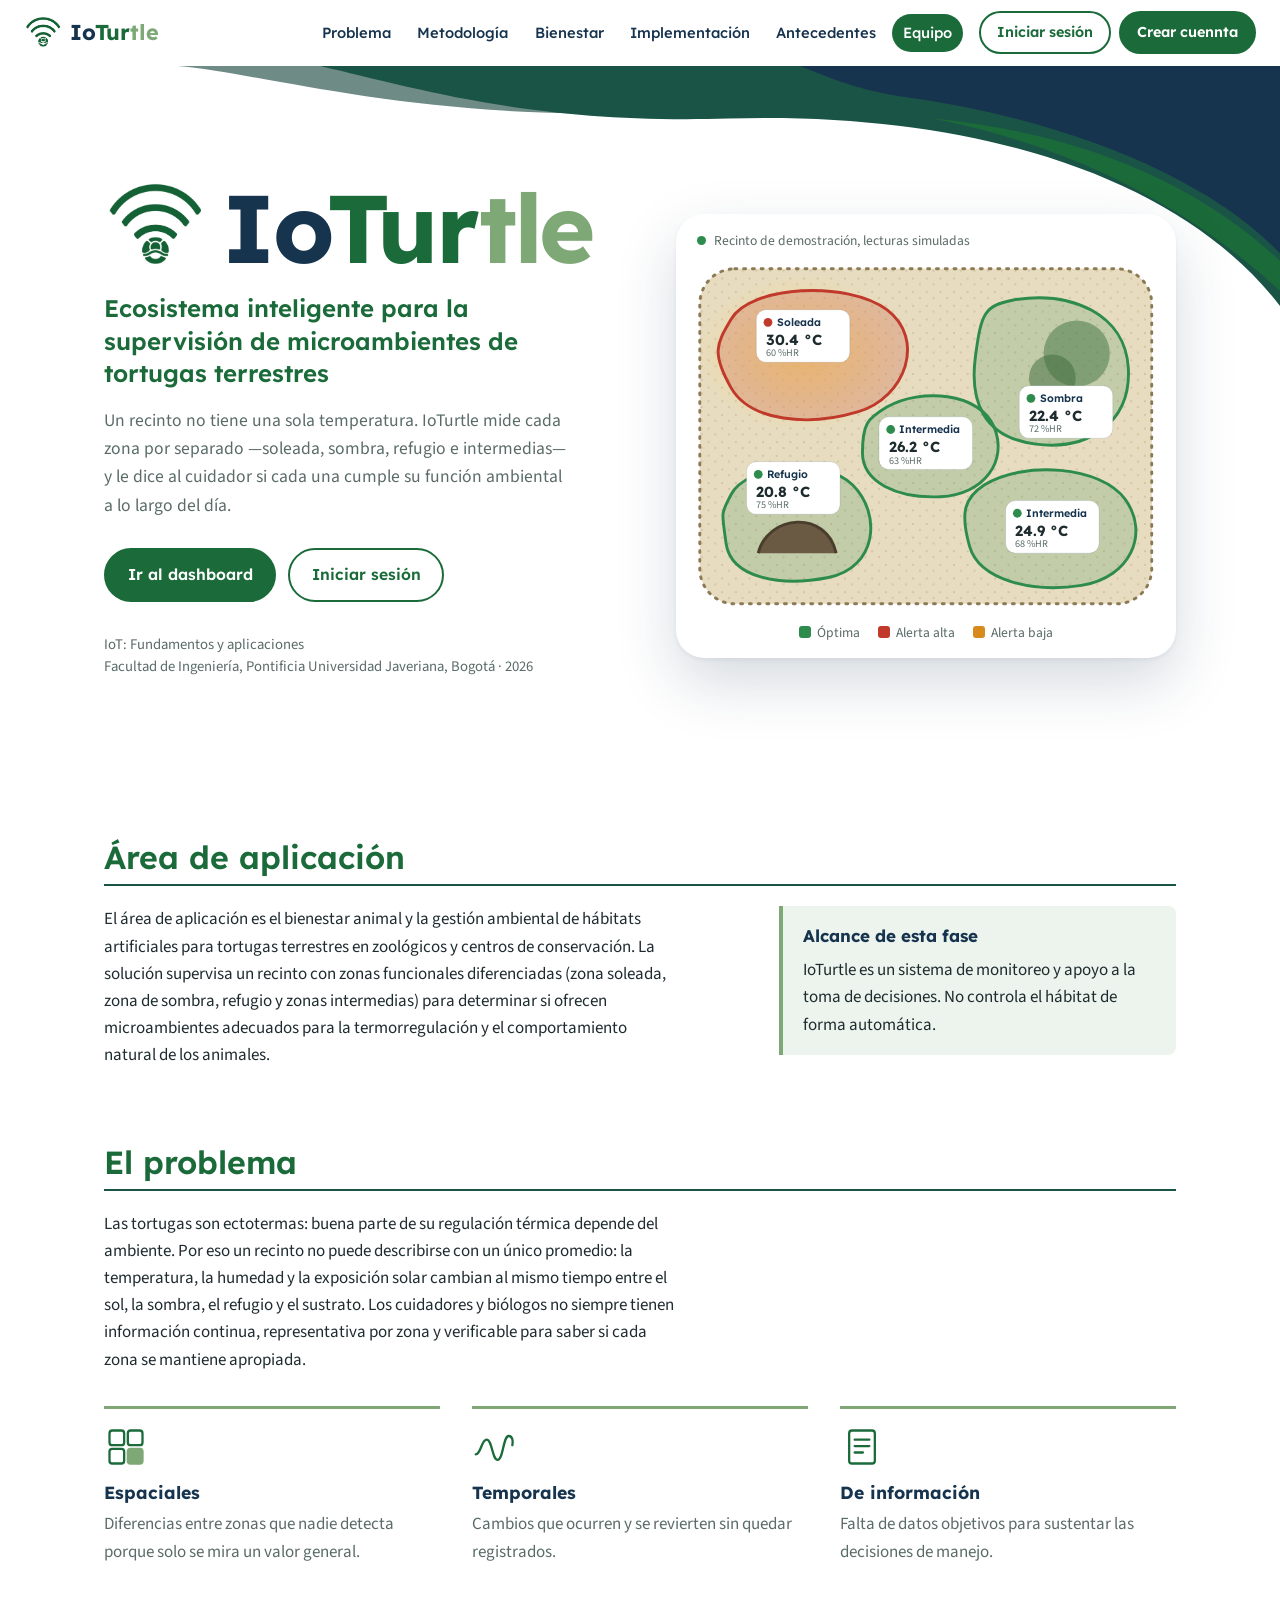
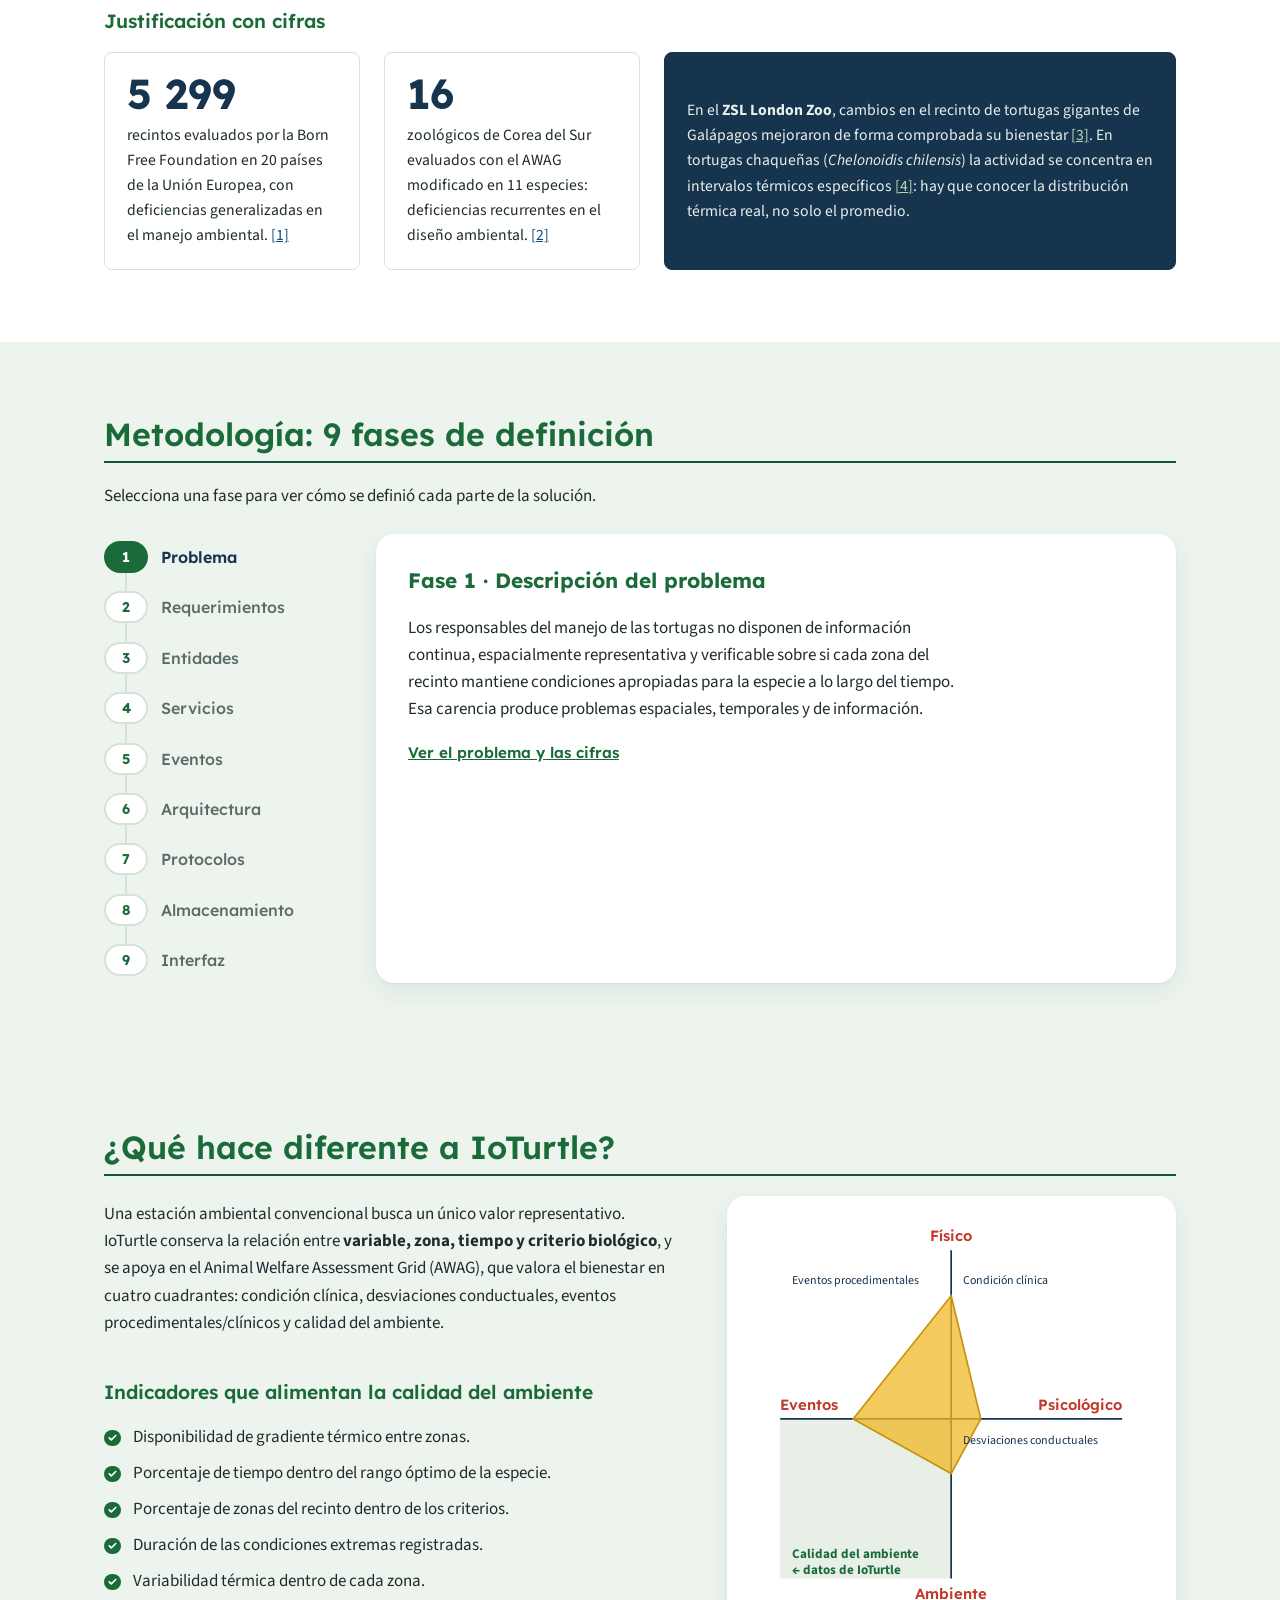
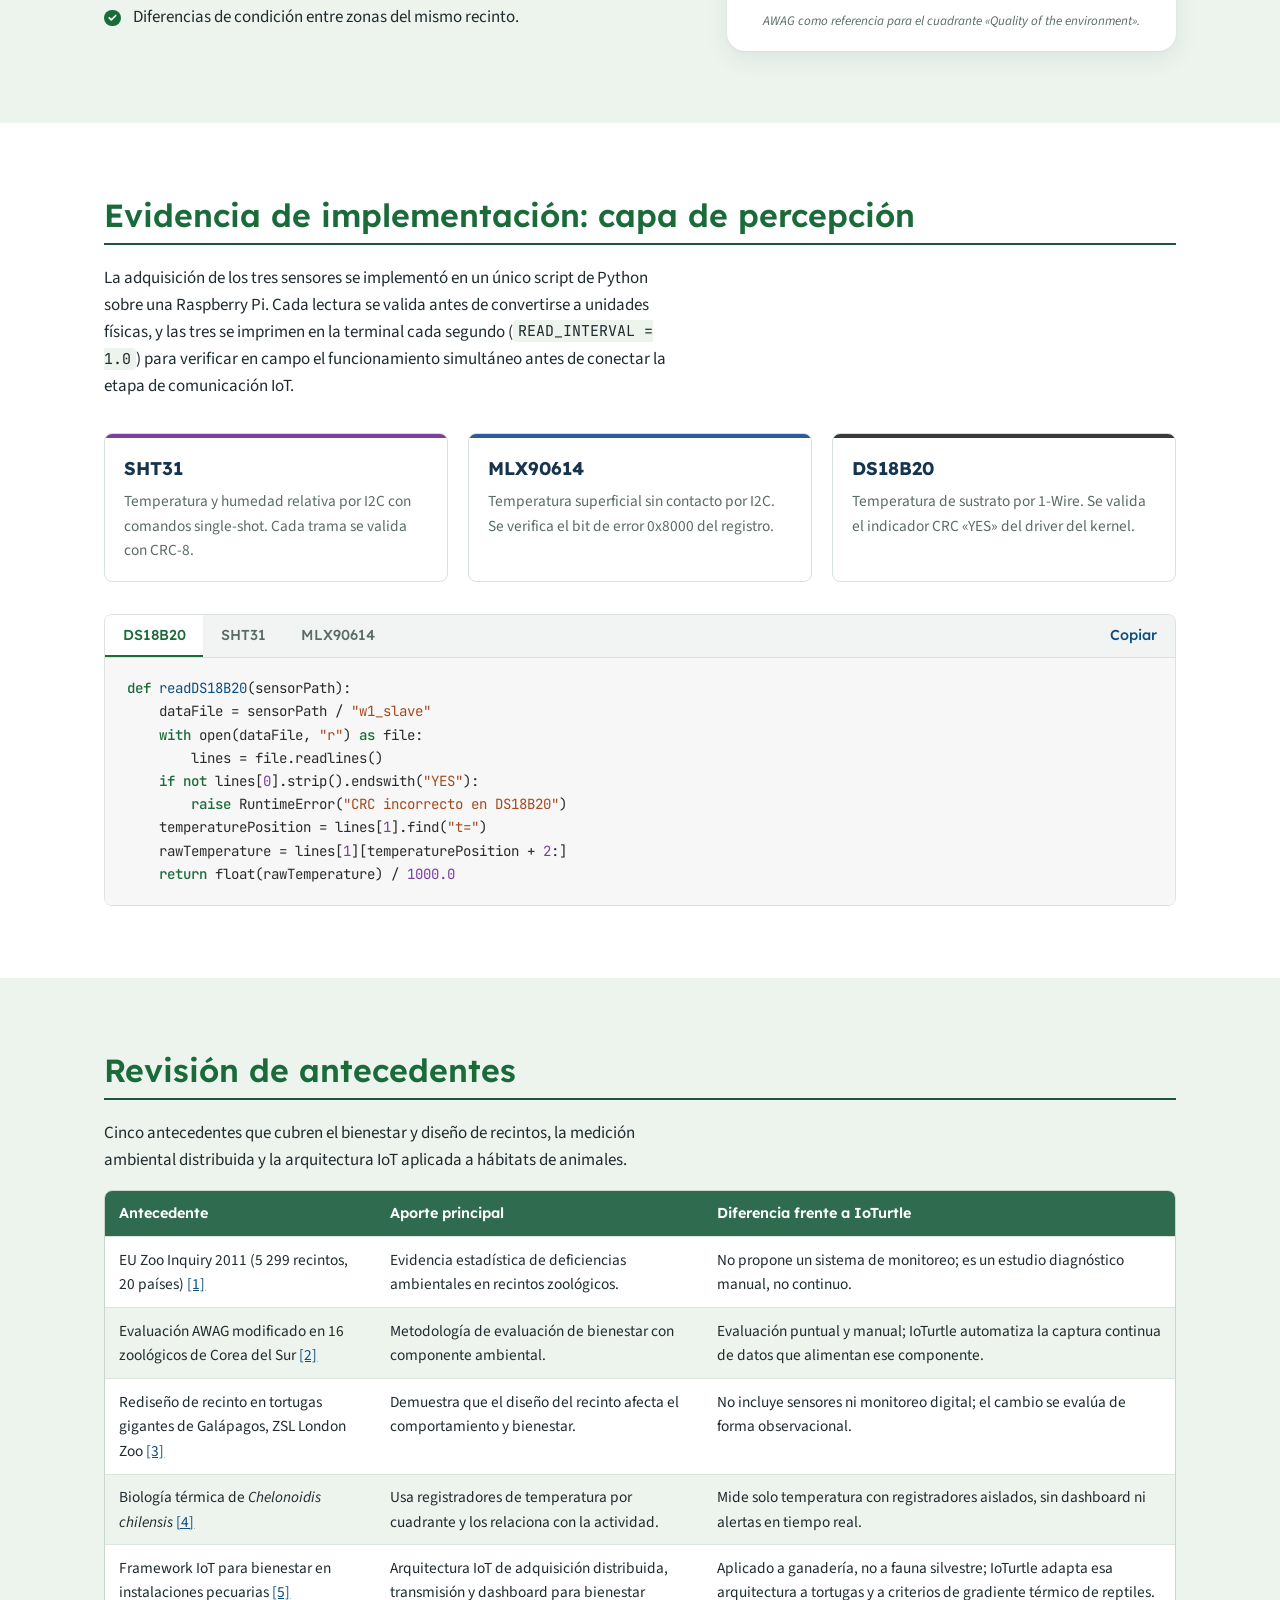
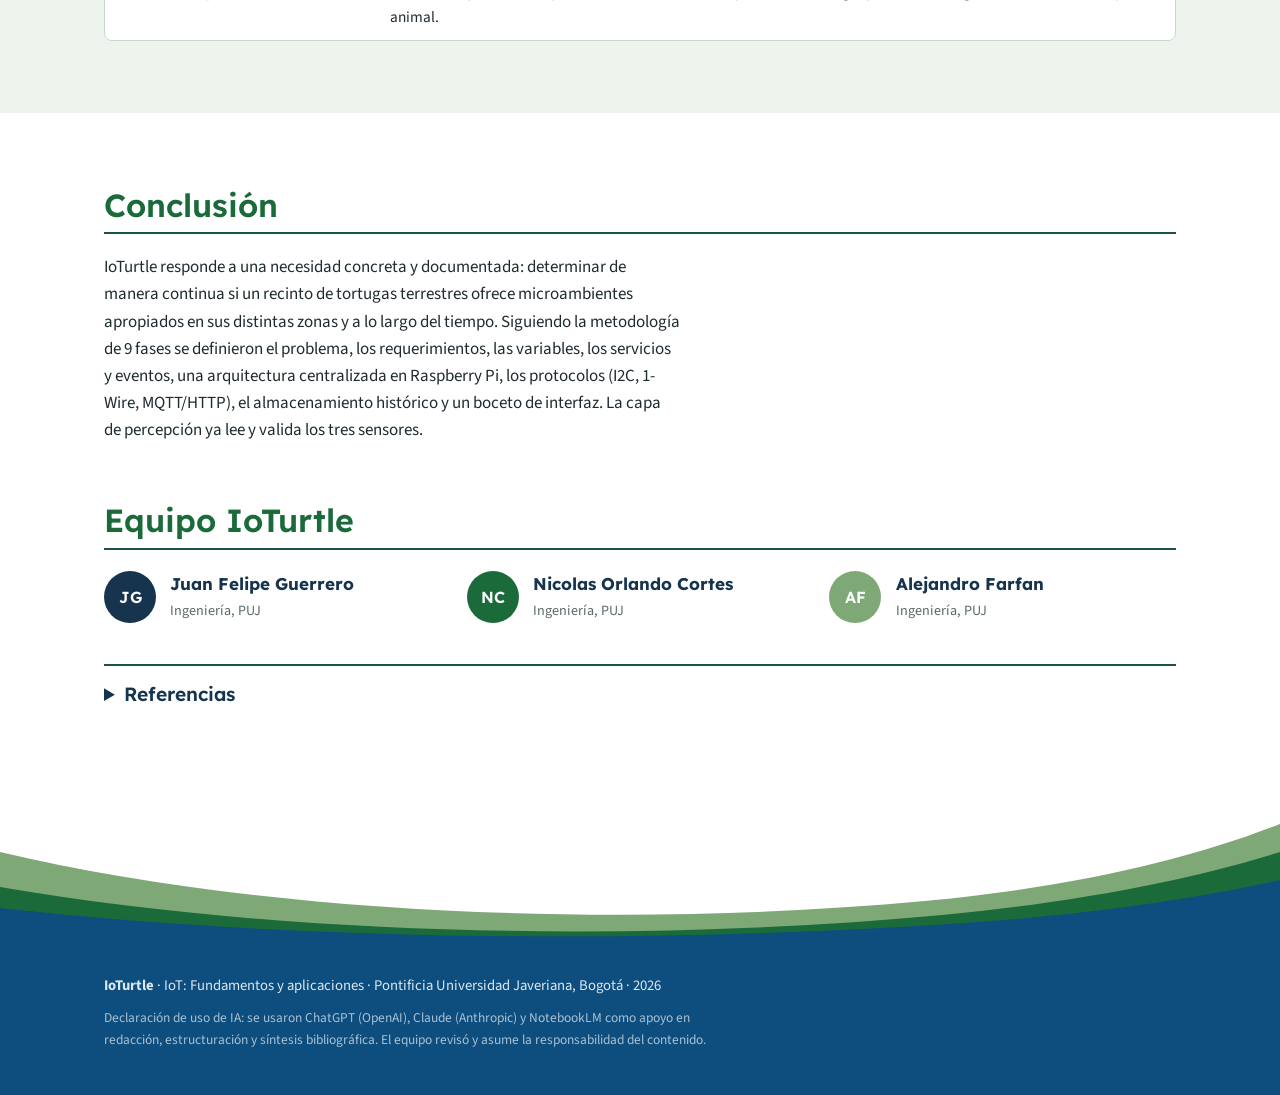
==== commit 7ff5fa7d: "Pagina IoTurtle" ====
--- a/index.html
+++ b/index.html
@@ -35,8 +35,8 @@
     <a href="#antecedentes">Antecedentes</a>
     <a href="#equipo">Equipo</a>
     <div class="nav-actions">
-      <a class="btn-nav btn-nav-ghost" href="templates/login.html">Iniciar sesión</a>
-      <a class="btn-nav btn-nav-primary" href="templates/login.html">Crear cuennta</a>
+      <a class="btn-nav btn-nav-ghost" href="/login">Iniciar sesión</a>
+      <a class="btn-nav btn-nav-primary" href="/login#registro">Crear cuennta</a>
     </div>
   </nav>
 </header>
@@ -75,7 +75,6 @@
       </p>
     </div>
 
-    <!-- Mapa del recinto (lo actualiza script.js) -->
     <figure class="enclosure-card">
       <figcaption>
         <span class="live-dot" aria-hidden="true"></span>
@@ -97,18 +96,17 @@
         <rect x="8" y="8" width="464" height="344" rx="36" fill="url(#sand)"/>
         <rect x="8" y="8" width="464" height="344" rx="36" fill="none" stroke="#8C7A55" stroke-width="3" stroke-dasharray="2 7" stroke-linecap="round"/>
 
-        <!-- Zona 1: soleada -->
         <ellipse cx="115" cy="95" rx="110" ry="80" fill="url(#sunGlow)"/>
         <path class="zone" data-zone="z1" d="M40 60c20-35 120-40 160-10s20 90-30 105-110 10-130-25-15-45 0-70z"/>
-        <!-- Zona 2: sombra -->
         <path class="zone" data-zone="z2" d="M330 40c60-10 115 15 118 70s-40 85-95 78-68-45-62-90 9-52 39-58z"/>
+
         <circle cx="395" cy="95" r="34" fill="#4E7A4A" opacity=".55"/>
         <circle cx="370" cy="120" r="24" fill="#3F6A3D" opacity=".5"/>
-        <!-- Zona 3: intermedia -->
+
         <path class="zone" data-zone="z3" d="M300 230c40-25 120-20 145 15s5 80-45 88-105-5-115-40 -5-50 15-63z"/>
-        <!-- Zona 4: intermedia -->
+
         <path class="zone" data-zone="z4" d="M200 150c35-20 95-15 110 20s-10 70-55 72-80-15-80-45 5-35 25-47z"/>
-        <!-- Zona 5: refugio -->
+
         <path class="zone" data-zone="z5" d="M40 240c15-30 95-40 125-10s25 85-25 95-100 0-105-35 -5-30 5-50z"/>
         <path d="M68 300c10-40 70-45 80 0" fill="#6B5A43" stroke="#4A3D2C" stroke-width="3"/>
 
